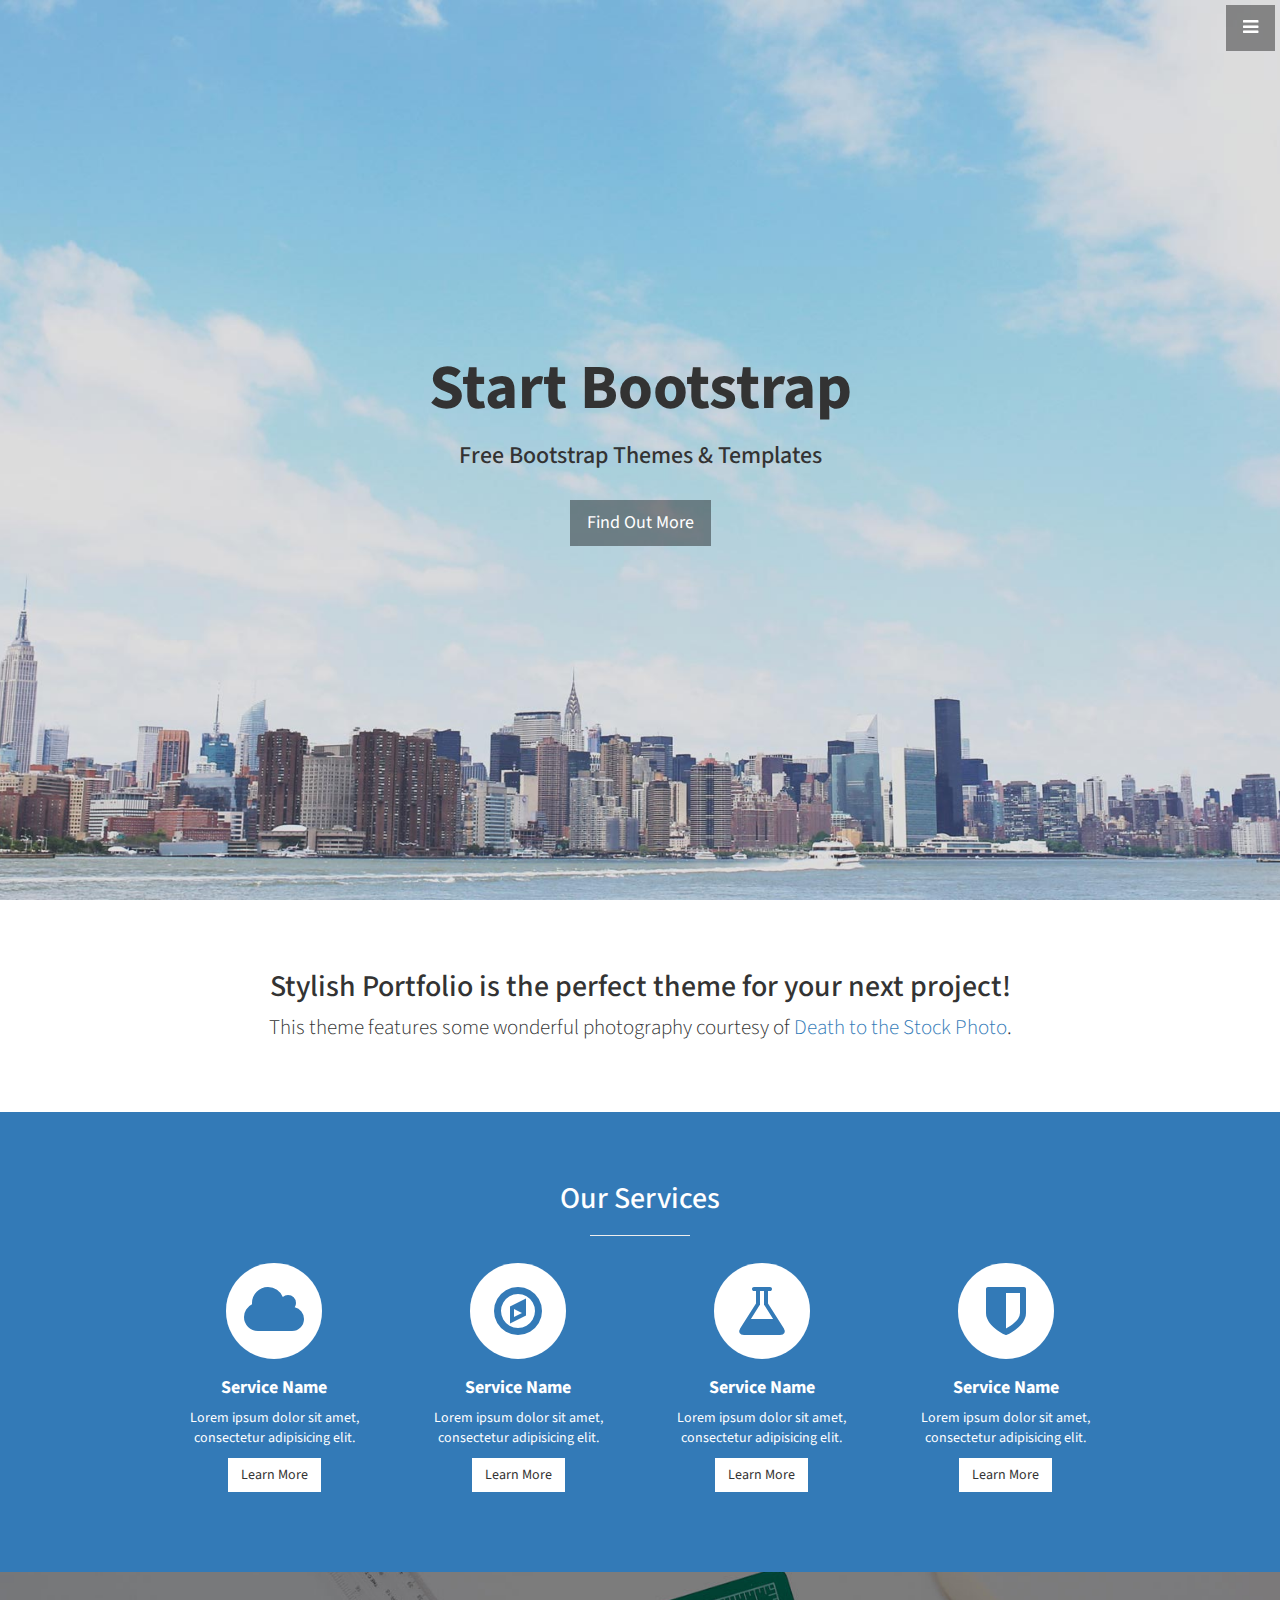
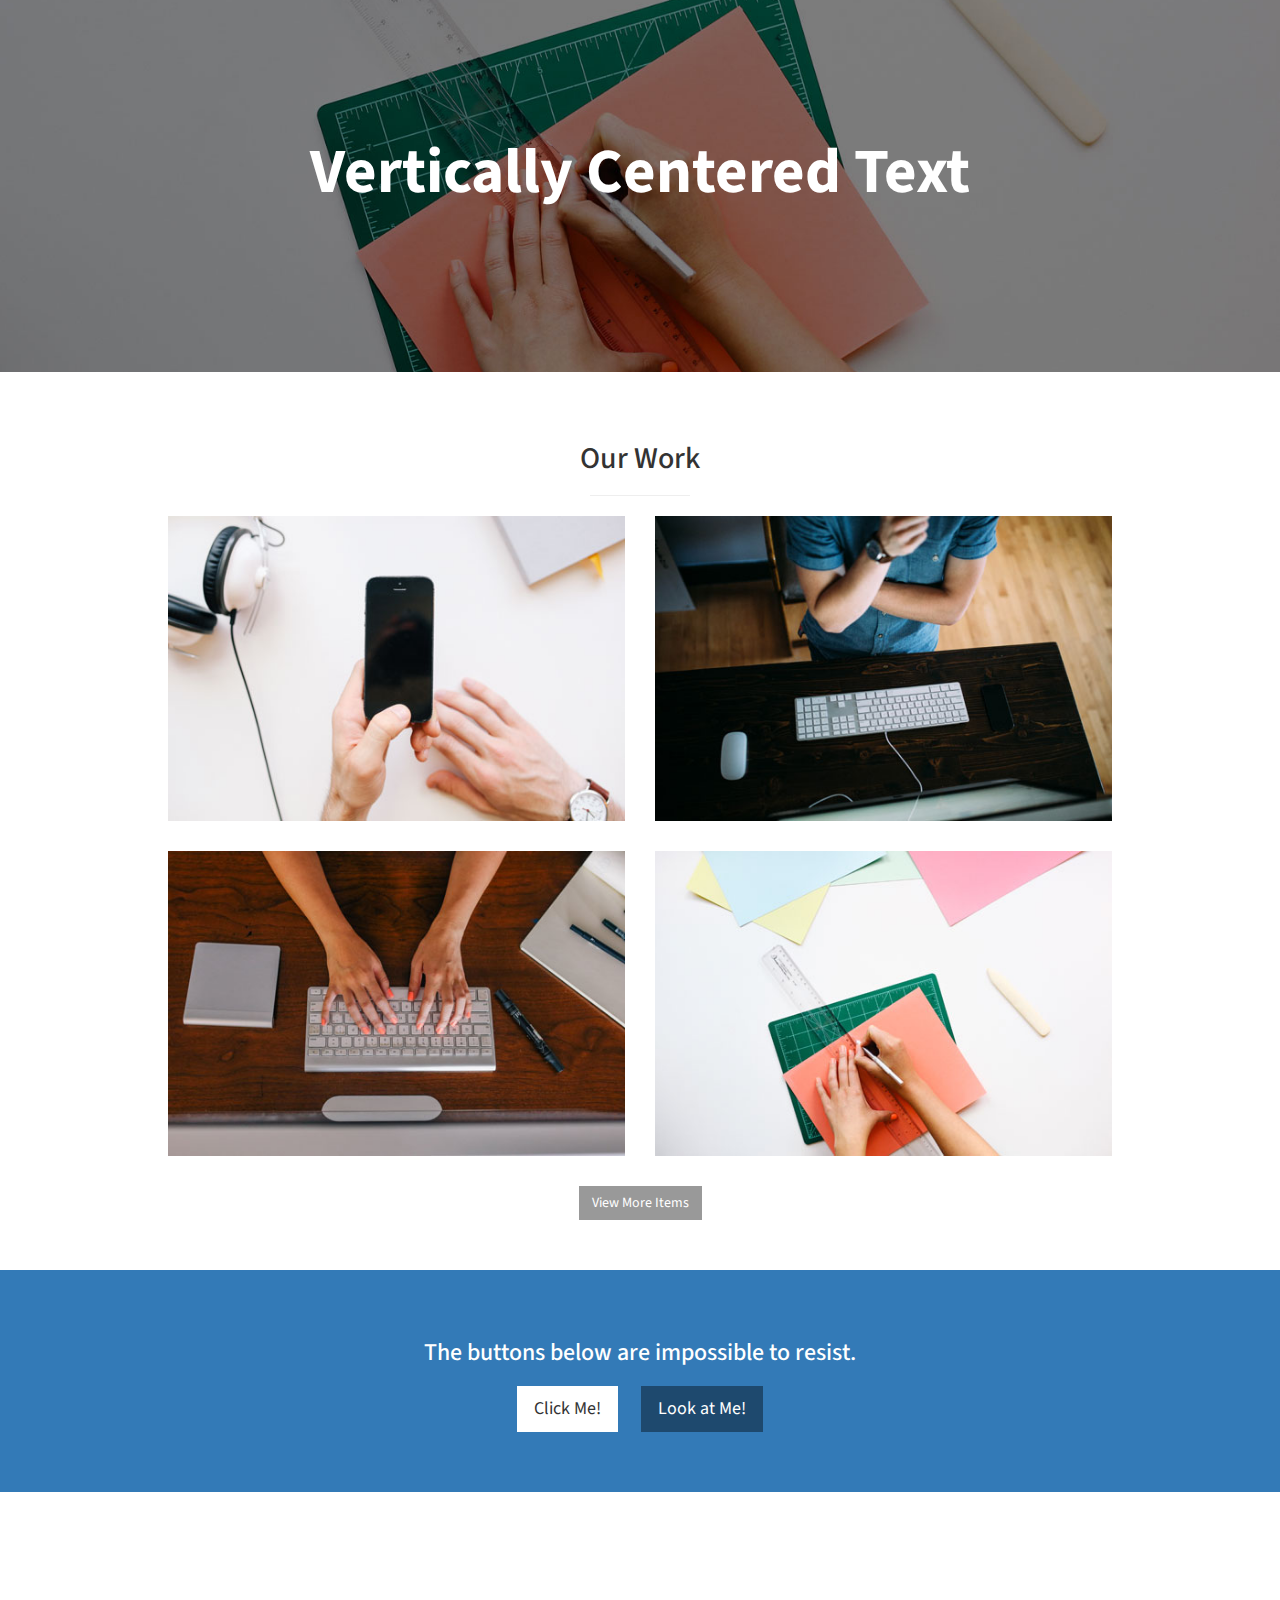
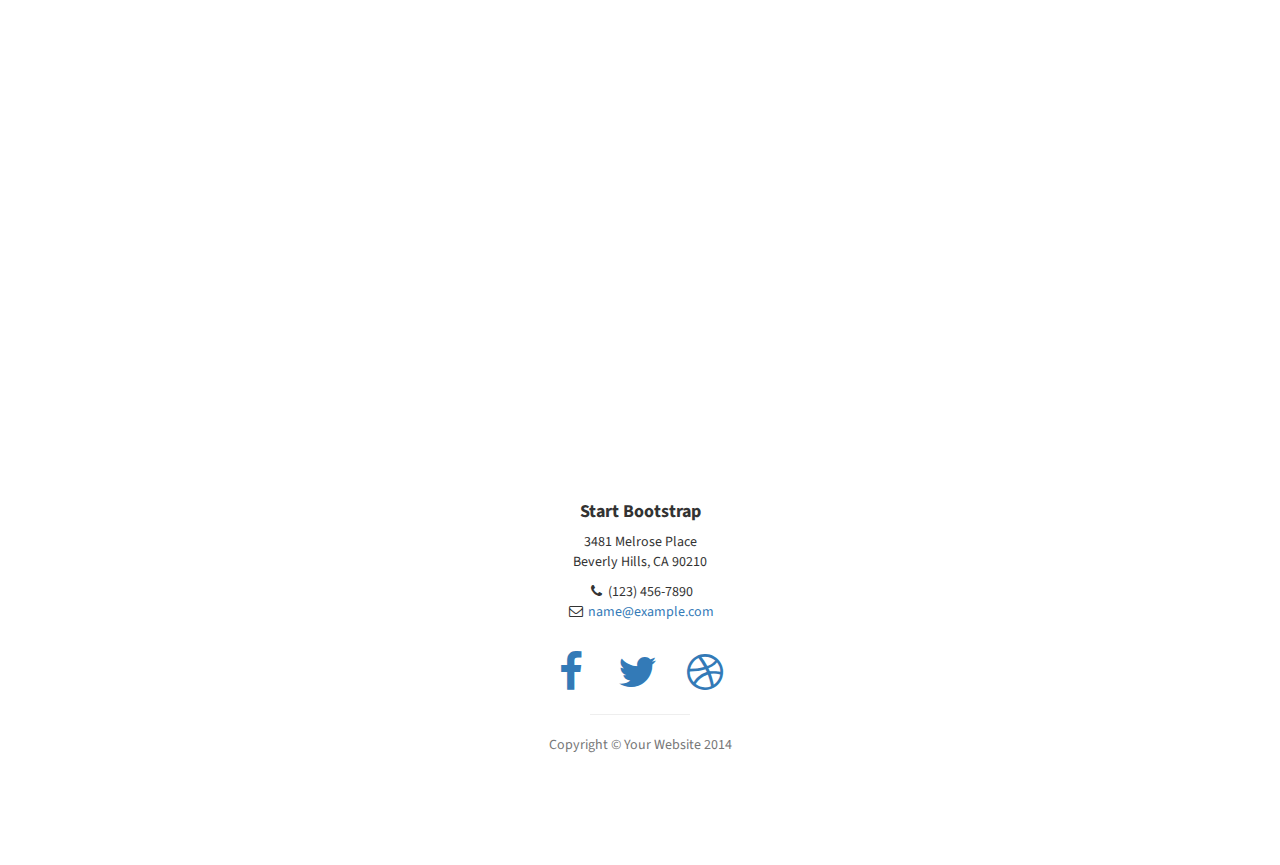
==== index.html @ 3c299d8e "Initial commit with template" ====
<!DOCTYPE html>
<html lang="en">

<head>

    <meta charset="utf-8">
    <meta http-equiv="X-UA-Compatible" content="IE=edge">
    <meta name="viewport" content="width=device-width, initial-scale=1">
    <meta name="description" content="">
    <meta name="author" content="">

    <title>Stylish Portfolio - Start Bootstrap Theme</title>

    <!-- Bootstrap Core CSS -->
    <link href="template/css/bootstrap.min.css" rel="stylesheet">

    <!-- Custom CSS -->
    <link href="template/css/stylish-portfolio.css" rel="stylesheet">

    <!-- Custom Fonts -->
    <link href="template/font-awesome/css/font-awesome.min.css" rel="stylesheet" type="text/css">
    <link href="http://fonts.googleapis.com/css?family=Source+Sans+Pro:300,400,700,300italic,400italic,700italic" rel="stylesheet" type="text/css">

    <!-- HTML5 Shim and Respond.js IE8 support of HTML5 elements and media queries -->
    <!-- WARNING: Respond.js doesn't work if you view the page via file:// -->
    <!--[if lt IE 9]>
        <script src="https://oss.maxcdn.com/libs/html5shiv/3.7.0/html5shiv.js"></script>
        <script src="https://oss.maxcdn.com/libs/respond.js/1.4.2/respond.min.js"></script>
    <![endif]-->

</head>

<body>

    <!-- Navigation -->
    <a id="menu-toggle" href="#" class="btn btn-dark btn-lg toggle"><i class="fa fa-bars"></i></a>
    <nav id="sidebar-wrapper">
        <ul class="sidebar-nav">
            <a id="menu-close" href="#" class="btn btn-light btn-lg pull-right toggle"><i class="fa fa-times"></i></a>
            <li class="sidebar-brand">
                <a href="#top"  onclick = $("#menu-close").click(); >Start Bootstrap</a>
            </li>
            <li>
                <a href="#top" onclick = $("#menu-close").click(); >Home</a>
            </li>
            <li>
                <a href="#about" onclick = $("#menu-close").click(); >About</a>
            </li>
            <li>
                <a href="#services" onclick = $("#menu-close").click(); >Services</a>
            </li>
            <li>
                <a href="#portfolio" onclick = $("#menu-close").click(); >Portfolio</a>
            </li>
            <li>
                <a href="#contact" onclick = $("#menu-close").click(); >Contact</a>
            </li>
        </ul>
    </nav>

    <!-- Header -->
    <header id="top" class="header">
        <div class="text-vertical-center">
            <h1>Start Bootstrap</h1>
            <h3>Free Bootstrap Themes &amp; Templates</h3>
            <br>
            <a href="#about" class="btn btn-dark btn-lg">Find Out More</a>
        </div>
    </header>

    <!-- About -->
    <section id="about" class="about">
        <div class="container">
            <div class="row">
                <div class="col-lg-12 text-center">
                    <h2>Stylish Portfolio is the perfect theme for your next project!</h2>
                    <p class="lead">This theme features some wonderful photography courtesy of <a target="_blank" href="http://join.deathtothestockphoto.com/">Death to the Stock Photo</a>.</p>
                </div>
            </div>
            <!-- /.row -->
        </div>
        <!-- /.container -->
    </section>

    <!-- Services -->
    <!-- The circle icons use Font Awesome's stacked icon classes. For more information, visit http://fontawesome.io/examples/ -->
    <section id="services" class="services bg-primary">
        <div class="container">
            <div class="row text-center">
                <div class="col-lg-10 col-lg-offset-1">
                    <h2>Our Services</h2>
                    <hr class="small">
                    <div class="row">
                        <div class="col-md-3 col-sm-6">
                            <div class="service-item">
                                <span class="fa-stack fa-4x">
                                <i class="fa fa-circle fa-stack-2x"></i>
                                <i class="fa fa-cloud fa-stack-1x text-primary"></i>
                            </span>
                                <h4>
                                    <strong>Service Name</strong>
                                </h4>
                                <p>Lorem ipsum dolor sit amet, consectetur adipisicing elit.</p>
                                <a href="#" class="btn btn-light">Learn More</a>
                            </div>
                        </div>
                        <div class="col-md-3 col-sm-6">
                            <div class="service-item">
                                <span class="fa-stack fa-4x">
                                <i class="fa fa-circle fa-stack-2x"></i>
                                <i class="fa fa-compass fa-stack-1x text-primary"></i>
                            </span>
                                <h4>
                                    <strong>Service Name</strong>
                                </h4>
                                <p>Lorem ipsum dolor sit amet, consectetur adipisicing elit.</p>
                                <a href="#" class="btn btn-light">Learn More</a>
                            </div>
                        </div>
                        <div class="col-md-3 col-sm-6">
                            <div class="service-item">
                                <span class="fa-stack fa-4x">
                                <i class="fa fa-circle fa-stack-2x"></i>
                                <i class="fa fa-flask fa-stack-1x text-primary"></i>
                            </span>
                                <h4>
                                    <strong>Service Name</strong>
                                </h4>
                                <p>Lorem ipsum dolor sit amet, consectetur adipisicing elit.</p>
                                <a href="#" class="btn btn-light">Learn More</a>
                            </div>
                        </div>
                        <div class="col-md-3 col-sm-6">
                            <div class="service-item">
                                <span class="fa-stack fa-4x">
                                <i class="fa fa-circle fa-stack-2x"></i>
                                <i class="fa fa-shield fa-stack-1x text-primary"></i>
                            </span>
                                <h4>
                                    <strong>Service Name</strong>
                                </h4>
                                <p>Lorem ipsum dolor sit amet, consectetur adipisicing elit.</p>
                                <a href="#" class="btn btn-light">Learn More</a>
                            </div>
                        </div>
                    </div>
                    <!-- /.row (nested) -->
                </div>
                <!-- /.col-lg-10 -->
            </div>
            <!-- /.row -->
        </div>
        <!-- /.container -->
    </section>

    <!-- Callout -->
    <aside class="callout">
        <div class="text-vertical-center">
            <h1>Vertically Centered Text</h1>
        </div>
    </aside>

    <!-- Portfolio -->
    <section id="portfolio" class="portfolio">
        <div class="container">
            <div class="row">
                <div class="col-lg-10 col-lg-offset-1 text-center">
                    <h2>Our Work</h2>
                    <hr class="small">
                    <div class="row">
                        <div class="col-md-6">
                            <div class="portfolio-item">
                                <a href="#">
                                    <img class="img-portfolio img-responsive" src="template/img/portfolio-1.jpg">
                                </a>
                            </div>
                        </div>
                        <div class="col-md-6">
                            <div class="portfolio-item">
                                <a href="#">
                                    <img class="img-portfolio img-responsive" src="template/img/portfolio-2.jpg">
                                </a>
                            </div>
                        </div>
                        <div class="col-md-6">
                            <div class="portfolio-item">
                                <a href="#">
                                    <img class="img-portfolio img-responsive" src="template/img/portfolio-3.jpg">
                                </a>
                            </div>
                        </div>
                        <div class="col-md-6">
                            <div class="portfolio-item">
                                <a href="#">
                                    <img class="img-portfolio img-responsive" src="template/img/portfolio-4.jpg">
                                </a>
                            </div>
                        </div>
                    </div>
                    <!-- /.row (nested) -->
                    <a href="#" class="btn btn-dark">View More Items</a>
                </div>
                <!-- /.col-lg-10 -->
            </div>
            <!-- /.row -->
        </div>
        <!-- /.container -->
    </section>

    <!-- Call to Action -->
    <aside class="call-to-action bg-primary">
        <div class="container">
            <div class="row">
                <div class="col-lg-12 text-center">
                    <h3>The buttons below are impossible to resist.</h3>
                    <a href="#" class="btn btn-lg btn-light">Click Me!</a>
                    <a href="#" class="btn btn-lg btn-dark">Look at Me!</a>
                </div>
            </div>
        </div>
    </aside>

    <!-- Map -->
    <section id="contact" class="map">
        <iframe width="100%" height="100%" frameborder="0" scrolling="no" marginheight="0" marginwidth="0" src="https://maps.google.com/maps?f=q&amp;source=s_q&amp;hl=en&amp;geocode=&amp;q=Twitter,+Inc.,+Market+Street,+San+Francisco,+CA&amp;aq=0&amp;oq=twitter&amp;sll=28.659344,-81.187888&amp;sspn=0.128789,0.264187&amp;ie=UTF8&amp;hq=Twitter,+Inc.,+Market+Street,+San+Francisco,+CA&amp;t=m&amp;z=15&amp;iwloc=A&amp;output=embed"></iframe>
        <br />
        <small>
            <a href="https://maps.google.com/maps?f=q&amp;source=embed&amp;hl=en&amp;geocode=&amp;q=Twitter,+Inc.,+Market+Street,+San+Francisco,+CA&amp;aq=0&amp;oq=twitter&amp;sll=28.659344,-81.187888&amp;sspn=0.128789,0.264187&amp;ie=UTF8&amp;hq=Twitter,+Inc.,+Market+Street,+San+Francisco,+CA&amp;t=m&amp;z=15&amp;iwloc=A"></a>
        </small>
        </iframe>
    </section>

    <!-- Footer -->
    <footer>
        <div class="container">
            <div class="row">
                <div class="col-lg-10 col-lg-offset-1 text-center">
                    <h4><strong>Start Bootstrap</strong>
                    </h4>
                    <p>3481 Melrose Place<br>Beverly Hills, CA 90210</p>
                    <ul class="list-unstyled">
                        <li><i class="fa fa-phone fa-fw"></i> (123) 456-7890</li>
                        <li><i class="fa fa-envelope-o fa-fw"></i>  <a href="mailto:name@example.com">name@example.com</a>
                        </li>
                    </ul>
                    <br>
                    <ul class="list-inline">
                        <li>
                            <a href="#"><i class="fa fa-facebook fa-fw fa-3x"></i></a>
                        </li>
                        <li>
                            <a href="#"><i class="fa fa-twitter fa-fw fa-3x"></i></a>
                        </li>
                        <li>
                            <a href="#"><i class="fa fa-dribbble fa-fw fa-3x"></i></a>
                        </li>
                    </ul>
                    <hr class="small">
                    <p class="text-muted">Copyright &copy; Your Website 2014</p>
                </div>
            </div>
        </div>
    </footer>

    <!-- jQuery -->
    <script src="template/js/jquery.js"></script>

    <!-- Bootstrap Core JavaScript -->
    <script src="template/js/bootstrap.min.js"></script>

    <!-- Custom Theme JavaScript -->
    <script>
    // Closes the sidebar menu
    $("#menu-close").click(function(e) {
        e.preventDefault();
        $("#sidebar-wrapper").toggleClass("active");
    });

    // Opens the sidebar menu
    $("#menu-toggle").click(function(e) {
        e.preventDefault();
        $("#sidebar-wrapper").toggleClass("active");
    });

    // Scrolls to the selected menu item on the page
    $(function() {
        $('a[href*=#]:not([href=#])').click(function() {
            if (location.pathname.replace(/^\//, '') == this.pathname.replace(/^\//, '') || location.hostname == this.hostname) {

                var target = $(this.hash);
                target = target.length ? target : $('[name=' + this.hash.slice(1) + ']');
                if (target.length) {
                    $('html,body').animate({
                        scrollTop: target.offset().top
                    }, 1000);
                    return false;
                }
            }
        });
    });
    </script>

</body>

</html>
---- template/css/stylish-portfolio.css ----
/*!
 * Start Bootstrap - Stylish Portfolio Bootstrap Theme (http://startbootstrap.com)
 * Code licensed under the Apache License v2.0.
 * For details, see http://www.apache.org/licenses/LICENSE-2.0.
 */

/* Global Styles */

html,
body {
    width: 100%;
    height: 100%;
}

body {
    font-family: "Source Sans Pro","Helvetica Neue",Helvetica,Arial,sans-serif;
}

.text-vertical-center {
    display: table-cell;
    text-align: center;
    vertical-align: middle;
}

.text-vertical-center h1 {
    margin: 0;
    padding: 0;
    font-size: 4.5em;
    font-weight: 700;
}

/* Custom Button Styles */

.btn-dark {
    border-radius: 0;
    color: #fff;
    background-color: rgba(0,0,0,0.4);
}

.btn-dark:hover,
.btn-dark:focus,
.btn-dark:active {
    color: #fff;
    background-color: rgba(0,0,0,0.7);
}

.btn-light {
    border-radius: 0;
    color: #333;
    background-color: rgb(255,255,255);
}

.btn-light:hover,
.btn-light:focus,
.btn-light:active {
    color: #333;
    background-color: rgba(255,255,255,0.8);
}

/* Custom Horizontal Rule */

hr.small {
    max-width: 100px;
}

/* Side Menu */

#sidebar-wrapper {
    z-index: 1000;
    position: fixed;
    right: 0;
    width: 250px;
    height: 100%;
    margin-right: -250px;
    overflow-y: auto;
    background: #222;
    -webkit-transition: all 0.4s ease 0s;
    -moz-transition: all 0.4s ease 0s;
    -ms-transition: all 0.4s ease 0s;
    -o-transition: all 0.4s ease 0s;
    transition: all 0.4s ease 0s;
}

.sidebar-nav {
    position: absolute;
    top: 0;
    width: 250px;
    margin: 0;
    padding: 0;
    list-style: none;
}

.sidebar-nav li {
    text-indent: 20px;
    line-height: 40px;
}

.sidebar-nav li a {
    display: block;
    text-decoration: none;
    color: #999;
}

.sidebar-nav li a:hover {
    text-decoration: none;
    color: #fff;
    background: rgba(255,255,255,0.2);
}

.sidebar-nav li a:active,
.sidebar-nav li a:focus {
    text-decoration: none;
}

.sidebar-nav > .sidebar-brand {
    height: 55px;
    font-size: 18px;
    line-height: 55px;
}

.sidebar-nav > .sidebar-brand a {
    color: #999;
}

.sidebar-nav > .sidebar-brand a:hover {
    color: #fff;
    background: none;
}

#menu-toggle {
    z-index: 1;
    position: fixed;
    top: 0;
    right: 0;
}

#sidebar-wrapper.active {
    right: 250px;
    width: 250px;
    -webkit-transition: all 0.4s ease 0s;
    -moz-transition: all 0.4s ease 0s;
    -ms-transition: all 0.4s ease 0s;
    -o-transition: all 0.4s ease 0s;
    transition: all 0.4s ease 0s;
}

.toggle {
    margin: 5px 5px 0 0;
}

/* Header */

.header {
    display: table;
    position: relative;
    width: 100%;
    height: 100%;
    background: url(../img/bg.jpg) no-repeat center center scroll;
    -webkit-background-size: cover;
    -moz-background-size: cover;
    background-size: cover;
    -o-background-size: cover;
}

/* About */

.about {
    padding: 50px 0;
}

/* Services */

.services {
    padding: 50px 0;
}

.service-item {
    margin-bottom: 30px;
}

/* Callout */

.callout {
    display: table;
    width: 100%;
    height: 400px;
    color: #fff;
    background: url(../img/callout.jpg) no-repeat center center scroll;
    -webkit-background-size: cover;
    -moz-background-size: cover;
    background-size: cover;
    -o-background-size: cover;
}

/* Portfolio */

.portfolio {
    padding: 50px 0;
}

.portfolio-item {
    margin-bottom: 30px;
}

.img-portfolio {
    margin: 0 auto;
}

.img-portfolio:hover {
    opacity: 0.8;
}

/* Call to Action */

.call-to-action {
    padding: 50px 0;
}

.call-to-action .btn {
    margin: 10px;
}

/* Map */

.map {
    height: 500px;
}

@media(max-width:768px) {
    .map {
        height: 75%;
    }
}

/* Footer */

footer {
    padding: 100px 0;
}
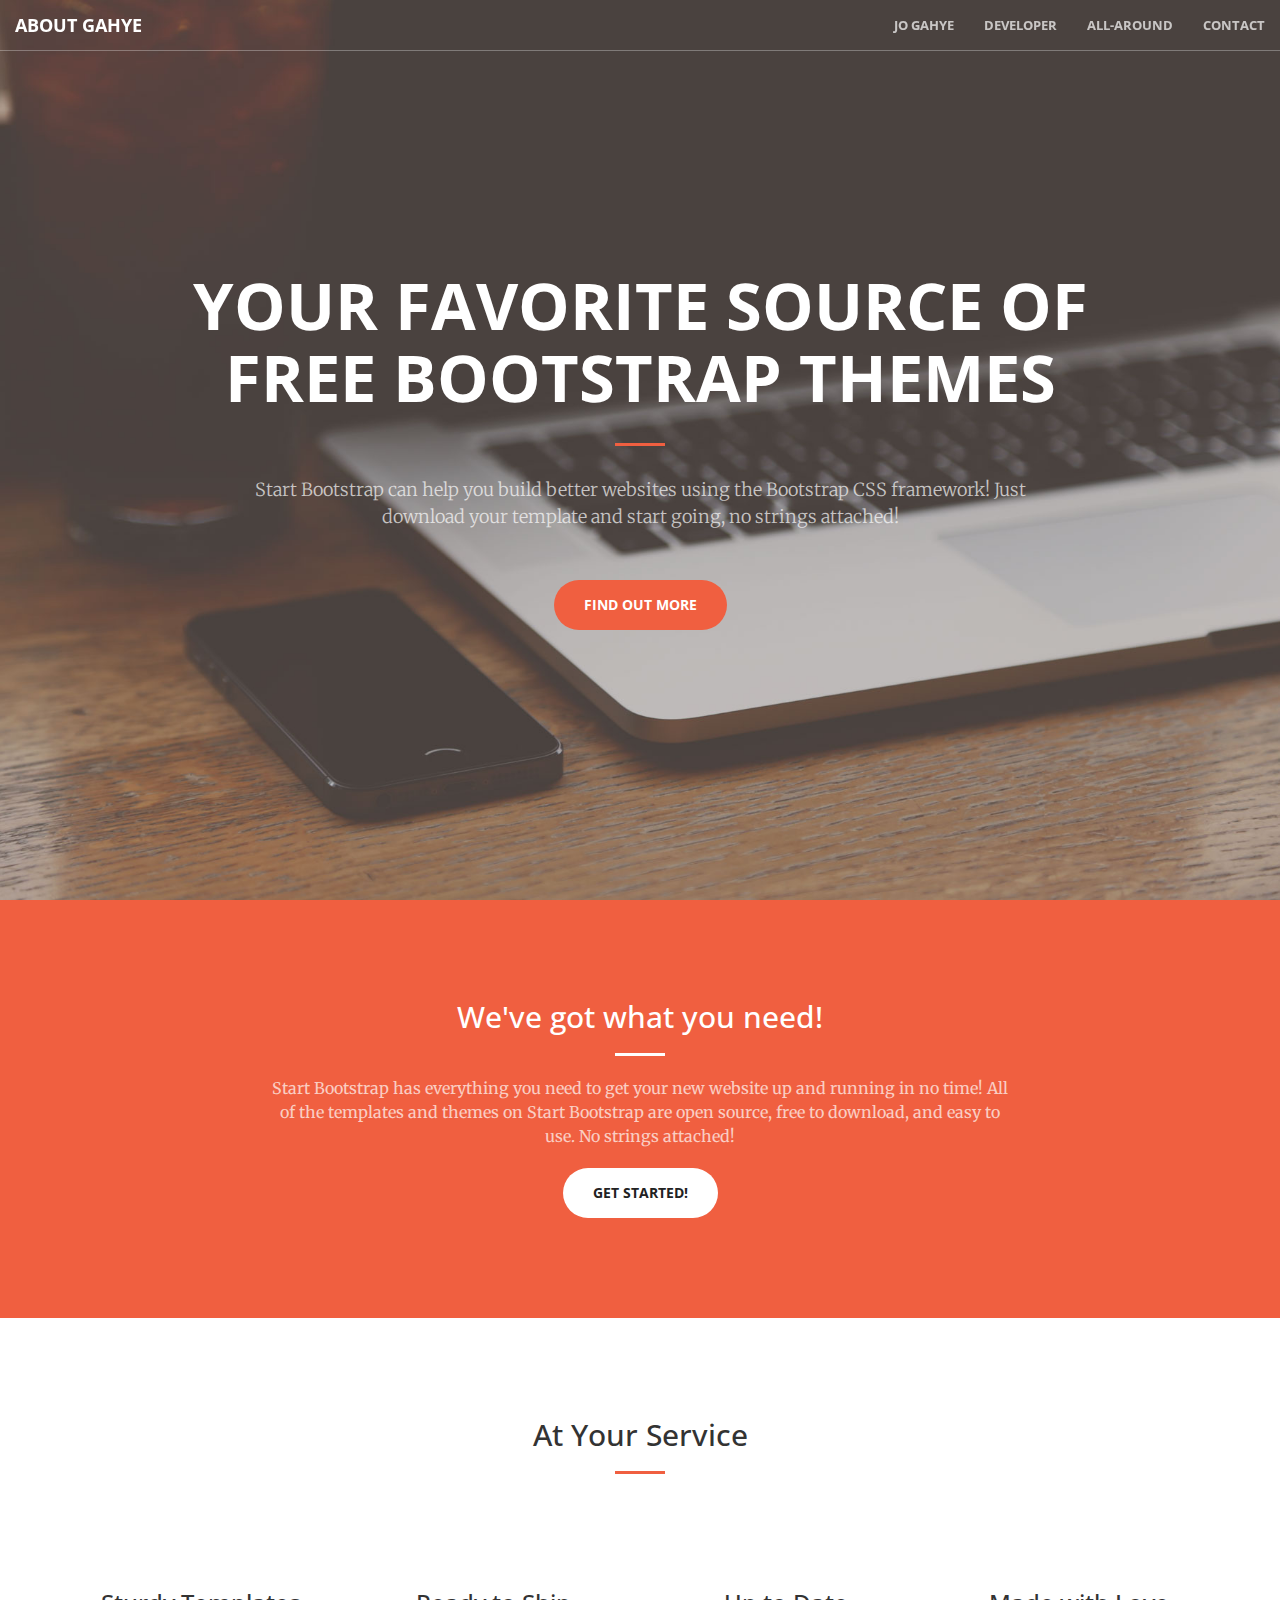
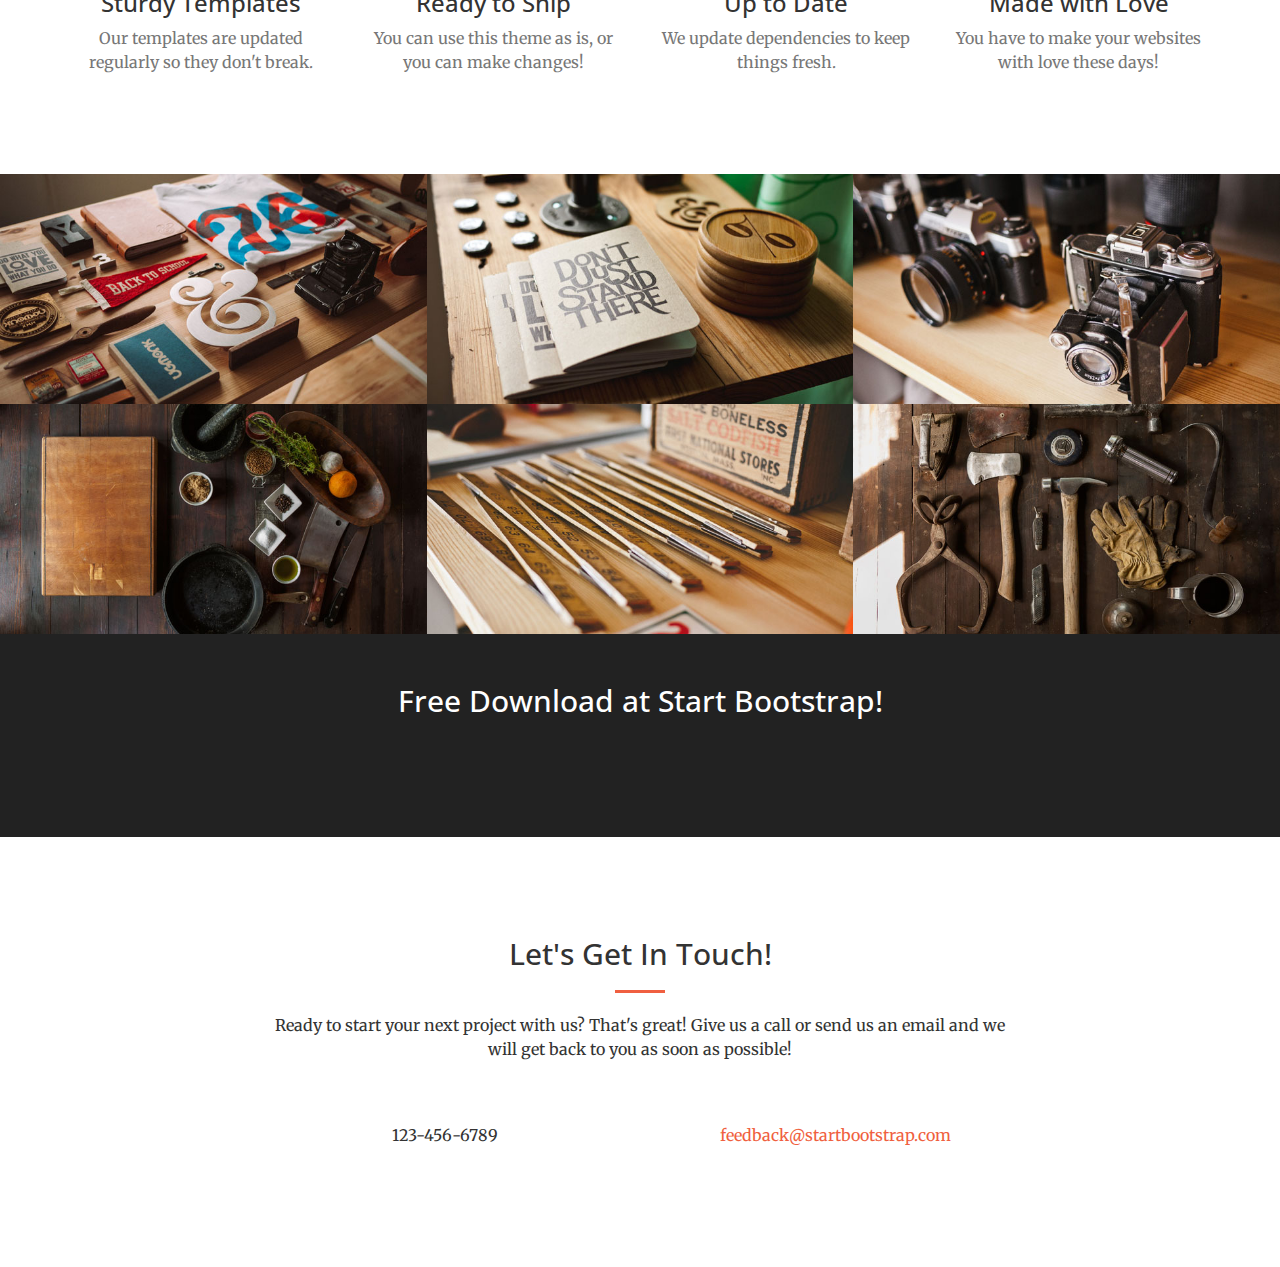
==== commit e6aad7f4: "Initial commit2 - change layout to one-page" ====
--- a/index.html
+++ b/index.html
@@ -9,17 +9,21 @@
     <meta name="description" content="">
     <meta name="author" content="">
 
-    <title>Stylish Portfolio - Start Bootstrap Theme</title>
+    <title>GAHYE JO</title>
 
     <!-- Bootstrap Core CSS -->
-    <link href="template/css/bootstrap.min.css" rel="stylesheet">
+    <link rel="stylesheet" href="template/css/bootstrap.min.css" type="text/css">
+
+    <!-- Custom Fonts -->
+    <link href='http://fonts.googleapis.com/css?family=Open+Sans:300italic,400italic,600italic,700italic,800italic,400,300,600,700,800' rel='stylesheet' type='text/css'>
+    <link href='http://fonts.googleapis.com/css?family=Merriweather:400,300,300italic,400italic,700,700italic,900,900italic' rel='stylesheet' type='text/css'>
+    <link rel="stylesheet" href="template/font-awesome/css/font-awesome.min.css" type="text/css">
+
+    <!-- Plugin CSS -->
+    <link rel="stylesheet" href="template/css/animate.min.css" type="text/css">
 
     <!-- Custom CSS -->
-    <link href="template/css/stylish-portfolio.css" rel="stylesheet">
-
-    <!-- Custom Fonts -->
-    <link href="template/font-awesome/css/font-awesome.min.css" rel="stylesheet" type="text/css">
-    <link href="http://fonts.googleapis.com/css?family=Source+Sans+Pro:300,400,700,300italic,400italic,700italic" rel="stylesheet" type="text/css">
+    <link rel="stylesheet" href="template/css/creative.css" type="text/css">
 
     <!-- HTML5 Shim and Respond.js IE8 support of HTML5 elements and media queries -->
     <!-- WARNING: Respond.js doesn't work if you view the page via file:// -->
@@ -30,237 +34,235 @@
 
 </head>
 
-<body>
-
-    <!-- Navigation -->
-    <a id="menu-toggle" href="#" class="btn btn-dark btn-lg toggle"><i class="fa fa-bars"></i></a>
-    <nav id="sidebar-wrapper">
-        <ul class="sidebar-nav">
-            <a id="menu-close" href="#" class="btn btn-light btn-lg pull-right toggle"><i class="fa fa-times"></i></a>
-            <li class="sidebar-brand">
-                <a href="#top"  onclick = $("#menu-close").click(); >Start Bootstrap</a>
-            </li>
-            <li>
-                <a href="#top" onclick = $("#menu-close").click(); >Home</a>
-            </li>
-            <li>
-                <a href="#about" onclick = $("#menu-close").click(); >About</a>
-            </li>
-            <li>
-                <a href="#services" onclick = $("#menu-close").click(); >Services</a>
-            </li>
-            <li>
-                <a href="#portfolio" onclick = $("#menu-close").click(); >Portfolio</a>
-            </li>
-            <li>
-                <a href="#contact" onclick = $("#menu-close").click(); >Contact</a>
-            </li>
-        </ul>
+<body id="page-top">
+
+    <nav id="mainNav" class="navbar navbar-default navbar-fixed-top">
+        <div class="container-fluid">
+            <!-- Brand and toggle get grouped for better mobile display -->
+            <div class="navbar-header">
+                <button type="button" class="navbar-toggle collapsed" data-toggle="collapse" data-target="#bs-example-navbar-collapse-1">
+                    <span class="sr-only">Toggle navigation</span>
+                    <span class="icon-bar"></span>
+                    <span class="icon-bar"></span>
+                    <span class="icon-bar"></span>
+                </button>
+                <a class="navbar-brand page-scroll" href="#page-top">ABOUT GAHYE </a>
+            </div>
+
+            <!-- Collect the nav links, forms, and other content for toggling -->
+            <div class="collapse navbar-collapse" id="bs-example-navbar-collapse-1">
+                <ul class="nav navbar-nav navbar-right">
+                    <li>
+                        <a class="page-scroll" href="#about">Jo Gahye</a>
+                    </li>
+                    <li>
+                        <a class="page-scroll" href="#services">Developer</a>
+                    </li>
+                    <li>
+                        <a class="page-scroll" href="#portfolio">All-around</a>
+                    </li>
+                    <li>
+                        <a class="page-scroll" href="#contact">Contact</a>
+                    </li>
+                </ul>
+            </div>
+            <!-- /.navbar-collapse -->
+        </div>
+        <!-- /.container-fluid -->
     </nav>
 
-    <!-- Header -->
-    <header id="top" class="header">
-        <div class="text-vertical-center">
-            <h1>Start Bootstrap</h1>
-            <h3>Free Bootstrap Themes &amp; Templates</h3>
-            <br>
-            <a href="#about" class="btn btn-dark btn-lg">Find Out More</a>
+    <header>
+        <div class="header-content">
+            <div class="header-content-inner">
+                <h1>Your Favorite Source of Free Bootstrap Themes</h1>
+                <hr>
+                <p>Start Bootstrap can help you build better websites using the Bootstrap CSS framework! Just download your template and start going, no strings attached!</p>
+                <a href="#about" class="btn btn-primary btn-xl page-scroll">Find Out More</a>
+            </div>
         </div>
     </header>
 
-    <!-- About -->
-    <section id="about" class="about">
+    <section class="bg-primary" id="about">
+        <div class="container">
+            <div class="row">
+                <div class="col-lg-8 col-lg-offset-2 text-center">
+                    <h2 class="section-heading">We've got what you need!</h2>
+                    <hr class="light">
+                    <p class="text-faded">Start Bootstrap has everything you need to get your new website up and running in no time! All of the templates and themes on Start Bootstrap are open source, free to download, and easy to use. No strings attached!</p>
+                    <a href="#" class="btn btn-default btn-xl">Get Started!</a>
+                </div>
+            </div>
+        </div>
+    </section>
+
+    <section id="services">
         <div class="container">
             <div class="row">
                 <div class="col-lg-12 text-center">
-                    <h2>Stylish Portfolio is the perfect theme for your next project!</h2>
-                    <p class="lead">This theme features some wonderful photography courtesy of <a target="_blank" href="http://join.deathtothestockphoto.com/">Death to the Stock Photo</a>.</p>
-                </div>
-            </div>
-            <!-- /.row -->
-        </div>
-        <!-- /.container -->
-    </section>
-
-    <!-- Services -->
-    <!-- The circle icons use Font Awesome's stacked icon classes. For more information, visit http://fontawesome.io/examples/ -->
-    <section id="services" class="services bg-primary">
-        <div class="container">
-            <div class="row text-center">
-                <div class="col-lg-10 col-lg-offset-1">
-                    <h2>Our Services</h2>
-                    <hr class="small">
-                    <div class="row">
-                        <div class="col-md-3 col-sm-6">
-                            <div class="service-item">
-                                <span class="fa-stack fa-4x">
-                                <i class="fa fa-circle fa-stack-2x"></i>
-                                <i class="fa fa-cloud fa-stack-1x text-primary"></i>
-                            </span>
-                                <h4>
-                                    <strong>Service Name</strong>
-                                </h4>
-                                <p>Lorem ipsum dolor sit amet, consectetur adipisicing elit.</p>
-                                <a href="#" class="btn btn-light">Learn More</a>
-                            </div>
-                        </div>
-                        <div class="col-md-3 col-sm-6">
-                            <div class="service-item">
-                                <span class="fa-stack fa-4x">
-                                <i class="fa fa-circle fa-stack-2x"></i>
-                                <i class="fa fa-compass fa-stack-1x text-primary"></i>
-                            </span>
-                                <h4>
-                                    <strong>Service Name</strong>
-                                </h4>
-                                <p>Lorem ipsum dolor sit amet, consectetur adipisicing elit.</p>
-                                <a href="#" class="btn btn-light">Learn More</a>
-                            </div>
-                        </div>
-                        <div class="col-md-3 col-sm-6">
-                            <div class="service-item">
-                                <span class="fa-stack fa-4x">
-                                <i class="fa fa-circle fa-stack-2x"></i>
-                                <i class="fa fa-flask fa-stack-1x text-primary"></i>
-                            </span>
-                                <h4>
-                                    <strong>Service Name</strong>
-                                </h4>
-                                <p>Lorem ipsum dolor sit amet, consectetur adipisicing elit.</p>
-                                <a href="#" class="btn btn-light">Learn More</a>
-                            </div>
-                        </div>
-                        <div class="col-md-3 col-sm-6">
-                            <div class="service-item">
-                                <span class="fa-stack fa-4x">
-                                <i class="fa fa-circle fa-stack-2x"></i>
-                                <i class="fa fa-shield fa-stack-1x text-primary"></i>
-                            </span>
-                                <h4>
-                                    <strong>Service Name</strong>
-                                </h4>
-                                <p>Lorem ipsum dolor sit amet, consectetur adipisicing elit.</p>
-                                <a href="#" class="btn btn-light">Learn More</a>
-                            </div>
-                        </div>
-                    </div>
-                    <!-- /.row (nested) -->
-                </div>
-                <!-- /.col-lg-10 -->
-            </div>
-            <!-- /.row -->
-        </div>
-        <!-- /.container -->
-    </section>
-
-    <!-- Callout -->
-    <aside class="callout">
-        <div class="text-vertical-center">
-            <h1>Vertically Centered Text</h1>
+                    <h2 class="section-heading">At Your Service</h2>
+                    <hr class="primary">
+                </div>
+            </div>
+        </div>
+        <div class="container">
+            <div class="row">
+                <div class="col-lg-3 col-md-6 text-center">
+                    <div class="service-box">
+                        <i class="fa fa-4x fa-diamond wow bounceIn text-primary"></i>
+                        <h3>Sturdy Templates</h3>
+                        <p class="text-muted">Our templates are updated regularly so they don't break.</p>
+                    </div>
+                </div>
+                <div class="col-lg-3 col-md-6 text-center">
+                    <div class="service-box">
+                        <i class="fa fa-4x fa-paper-plane wow bounceIn text-primary" data-wow-delay=".1s"></i>
+                        <h3>Ready to Ship</h3>
+                        <p class="text-muted">You can use this theme as is, or you can make changes!</p>
+                    </div>
+                </div>
+                <div class="col-lg-3 col-md-6 text-center">
+                    <div class="service-box">
+                        <i class="fa fa-4x fa-newspaper-o wow bounceIn text-primary" data-wow-delay=".2s"></i>
+                        <h3>Up to Date</h3>
+                        <p class="text-muted">We update dependencies to keep things fresh.</p>
+                    </div>
+                </div>
+                <div class="col-lg-3 col-md-6 text-center">
+                    <div class="service-box">
+                        <i class="fa fa-4x fa-heart wow bounceIn text-primary" data-wow-delay=".3s"></i>
+                        <h3>Made with Love</h3>
+                        <p class="text-muted">You have to make your websites with love these days!</p>
+                    </div>
+                </div>
+            </div>
+        </div>
+    </section>
+
+    <section class="no-padding" id="portfolio">
+        <div class="container-fluid">
+            <div class="row no-gutter">
+                <div class="col-lg-4 col-sm-6">
+                    <a href="#" class="portfolio-box">
+                        <img src="template/img/portfolio/1.jpg" class="img-responsive" alt="">
+                        <div class="portfolio-box-caption">
+                            <div class="portfolio-box-caption-content">
+                                <div class="project-category text-faded">
+                                    Category
+                                </div>
+                                <div class="project-name">
+                                    Project Name
+                                </div>
+                            </div>
+                        </div>
+                    </a>
+                </div>
+                <div class="col-lg-4 col-sm-6">
+                    <a href="#" class="portfolio-box">
+                        <img src="template/img/portfolio/2.jpg" class="img-responsive" alt="">
+                        <div class="portfolio-box-caption">
+                            <div class="portfolio-box-caption-content">
+                                <div class="project-category text-faded">
+                                    Category
+                                </div>
+                                <div class="project-name">
+                                    Project Name
+                                </div>
+                            </div>
+                        </div>
+                    </a>
+                </div>
+                <div class="col-lg-4 col-sm-6">
+                    <a href="#" class="portfolio-box">
+                        <img src="template/img/portfolio/3.jpg" class="img-responsive" alt="">
+                        <div class="portfolio-box-caption">
+                            <div class="portfolio-box-caption-content">
+                                <div class="project-category text-faded">
+                                    Category
+                                </div>
+                                <div class="project-name">
+                                    Project Name
+                                </div>
+                            </div>
+                        </div>
+                    </a>
+                </div>
+                <div class="col-lg-4 col-sm-6">
+                    <a href="#" class="portfolio-box">
+                        <img src="template/img/portfolio/4.jpg" class="img-responsive" alt="">
+                        <div class="portfolio-box-caption">
+                            <div class="portfolio-box-caption-content">
+                                <div class="project-category text-faded">
+                                    Category
+                                </div>
+                                <div class="project-name">
+                                    Project Name
+                                </div>
+                            </div>
+                        </div>
+                    </a>
+                </div>
+                <div class="col-lg-4 col-sm-6">
+                    <a href="#" class="portfolio-box">
+                        <img src="template/img/portfolio/5.jpg" class="img-responsive" alt="">
+                        <div class="portfolio-box-caption">
+                            <div class="portfolio-box-caption-content">
+                                <div class="project-category text-faded">
+                                    Category
+                                </div>
+                                <div class="project-name">
+                                    Project Name
+                                </div>
+                            </div>
+                        </div>
+                    </a>
+                </div>
+                <div class="col-lg-4 col-sm-6">
+                    <a href="#" class="portfolio-box">
+                        <img src="template/img/portfolio/6.jpg" class="img-responsive" alt="">
+                        <div class="portfolio-box-caption">
+                            <div class="portfolio-box-caption-content">
+                                <div class="project-category text-faded">
+                                    Category
+                                </div>
+                                <div class="project-name">
+                                    Project Name
+                                </div>
+                            </div>
+                        </div>
+                    </a>
+                </div>
+            </div>
+        </div>
+    </section>
+
+    <aside class="bg-dark">
+        <div class="container text-center">
+            <div class="call-to-action">
+                <h2>Free Download at Start Bootstrap!</h2>
+                <a href="#" class="btn btn-default btn-xl wow tada">Download Now!</a>
+            </div>
         </div>
     </aside>
 
-    <!-- Portfolio -->
-    <section id="portfolio" class="portfolio">
-        <div class="container">
-            <div class="row">
-                <div class="col-lg-10 col-lg-offset-1 text-center">
-                    <h2>Our Work</h2>
-                    <hr class="small">
-                    <div class="row">
-                        <div class="col-md-6">
-                            <div class="portfolio-item">
-                                <a href="#">
-                                    <img class="img-portfolio img-responsive" src="template/img/portfolio-1.jpg">
-                                </a>
-                            </div>
-                        </div>
-                        <div class="col-md-6">
-                            <div class="portfolio-item">
-                                <a href="#">
-                                    <img class="img-portfolio img-responsive" src="template/img/portfolio-2.jpg">
-                                </a>
-                            </div>
-                        </div>
-                        <div class="col-md-6">
-                            <div class="portfolio-item">
-                                <a href="#">
-                                    <img class="img-portfolio img-responsive" src="template/img/portfolio-3.jpg">
-                                </a>
-                            </div>
-                        </div>
-                        <div class="col-md-6">
-                            <div class="portfolio-item">
-                                <a href="#">
-                                    <img class="img-portfolio img-responsive" src="template/img/portfolio-4.jpg">
-                                </a>
-                            </div>
-                        </div>
-                    </div>
-                    <!-- /.row (nested) -->
-                    <a href="#" class="btn btn-dark">View More Items</a>
-                </div>
-                <!-- /.col-lg-10 -->
-            </div>
-            <!-- /.row -->
-        </div>
-        <!-- /.container -->
-    </section>
-
-    <!-- Call to Action -->
-    <aside class="call-to-action bg-primary">
-        <div class="container">
-            <div class="row">
-                <div class="col-lg-12 text-center">
-                    <h3>The buttons below are impossible to resist.</h3>
-                    <a href="#" class="btn btn-lg btn-light">Click Me!</a>
-                    <a href="#" class="btn btn-lg btn-dark">Look at Me!</a>
-                </div>
-            </div>
-        </div>
-    </aside>
-
-    <!-- Map -->
-    <section id="contact" class="map">
-        <iframe width="100%" height="100%" frameborder="0" scrolling="no" marginheight="0" marginwidth="0" src="https://maps.google.com/maps?f=q&amp;source=s_q&amp;hl=en&amp;geocode=&amp;q=Twitter,+Inc.,+Market+Street,+San+Francisco,+CA&amp;aq=0&amp;oq=twitter&amp;sll=28.659344,-81.187888&amp;sspn=0.128789,0.264187&amp;ie=UTF8&amp;hq=Twitter,+Inc.,+Market+Street,+San+Francisco,+CA&amp;t=m&amp;z=15&amp;iwloc=A&amp;output=embed"></iframe>
-        <br />
-        <small>
-            <a href="https://maps.google.com/maps?f=q&amp;source=embed&amp;hl=en&amp;geocode=&amp;q=Twitter,+Inc.,+Market+Street,+San+Francisco,+CA&amp;aq=0&amp;oq=twitter&amp;sll=28.659344,-81.187888&amp;sspn=0.128789,0.264187&amp;ie=UTF8&amp;hq=Twitter,+Inc.,+Market+Street,+San+Francisco,+CA&amp;t=m&amp;z=15&amp;iwloc=A"></a>
-        </small>
-        </iframe>
-    </section>
-
-    <!-- Footer -->
-    <footer>
-        <div class="container">
-            <div class="row">
-                <div class="col-lg-10 col-lg-offset-1 text-center">
-                    <h4><strong>Start Bootstrap</strong>
-                    </h4>
-                    <p>3481 Melrose Place<br>Beverly Hills, CA 90210</p>
-                    <ul class="list-unstyled">
-                        <li><i class="fa fa-phone fa-fw"></i> (123) 456-7890</li>
-                        <li><i class="fa fa-envelope-o fa-fw"></i>  <a href="mailto:name@example.com">name@example.com</a>
-                        </li>
-                    </ul>
-                    <br>
-                    <ul class="list-inline">
-                        <li>
-                            <a href="#"><i class="fa fa-facebook fa-fw fa-3x"></i></a>
-                        </li>
-                        <li>
-                            <a href="#"><i class="fa fa-twitter fa-fw fa-3x"></i></a>
-                        </li>
-                        <li>
-                            <a href="#"><i class="fa fa-dribbble fa-fw fa-3x"></i></a>
-                        </li>
-                    </ul>
-                    <hr class="small">
-                    <p class="text-muted">Copyright &copy; Your Website 2014</p>
-                </div>
-            </div>
-        </div>
-    </footer>
+    <section id="contact">
+        <div class="container">
+            <div class="row">
+                <div class="col-lg-8 col-lg-offset-2 text-center">
+                    <h2 class="section-heading">Let's Get In Touch!</h2>
+                    <hr class="primary">
+                    <p>Ready to start your next project with us? That's great! Give us a call or send us an email and we will get back to you as soon as possible!</p>
+                </div>
+                <div class="col-lg-4 col-lg-offset-2 text-center">
+                    <i class="fa fa-phone fa-3x wow bounceIn"></i>
+                    <p>123-456-6789</p>
+                </div>
+                <div class="col-lg-4 text-center">
+                    <i class="fa fa-envelope-o fa-3x wow bounceIn" data-wow-delay=".1s"></i>
+                    <p><a href="mailto:your-email@your-domain.com">feedback@startbootstrap.com</a></p>
+                </div>
+            </div>
+        </div>
+    </section>
 
     <!-- jQuery -->
     <script src="template/js/jquery.js"></script>
@@ -268,37 +270,13 @@
     <!-- Bootstrap Core JavaScript -->
     <script src="template/js/bootstrap.min.js"></script>
 
+    <!-- Plugin JavaScript -->
+    <script src="template/js/jquery.easing.min.js"></script>
+    <script src="template/js/jquery.fittext.js"></script>
+    <script src="template/js/wow.min.js"></script>
+
     <!-- Custom Theme JavaScript -->
-    <script>
-    // Closes the sidebar menu
-    $("#menu-close").click(function(e) {
-        e.preventDefault();
-        $("#sidebar-wrapper").toggleClass("active");
-    });
-
-    // Opens the sidebar menu
-    $("#menu-toggle").click(function(e) {
-        e.preventDefault();
-        $("#sidebar-wrapper").toggleClass("active");
-    });
-
-    // Scrolls to the selected menu item on the page
-    $(function() {
-        $('a[href*=#]:not([href=#])').click(function() {
-            if (location.pathname.replace(/^\//, '') == this.pathname.replace(/^\//, '') || location.hostname == this.hostname) {
-
-                var target = $(this.hash);
-                target = target.length ? target : $('[name=' + this.hash.slice(1) + ']');
-                if (target.length) {
-                    $('html,body').animate({
-                        scrollTop: target.offset().top
-                    }, 1000);
-                    return false;
-                }
-            }
-        });
-    });
-    </script>
+    <script src="template/js/creative.js"></script>
 
 </body>
 
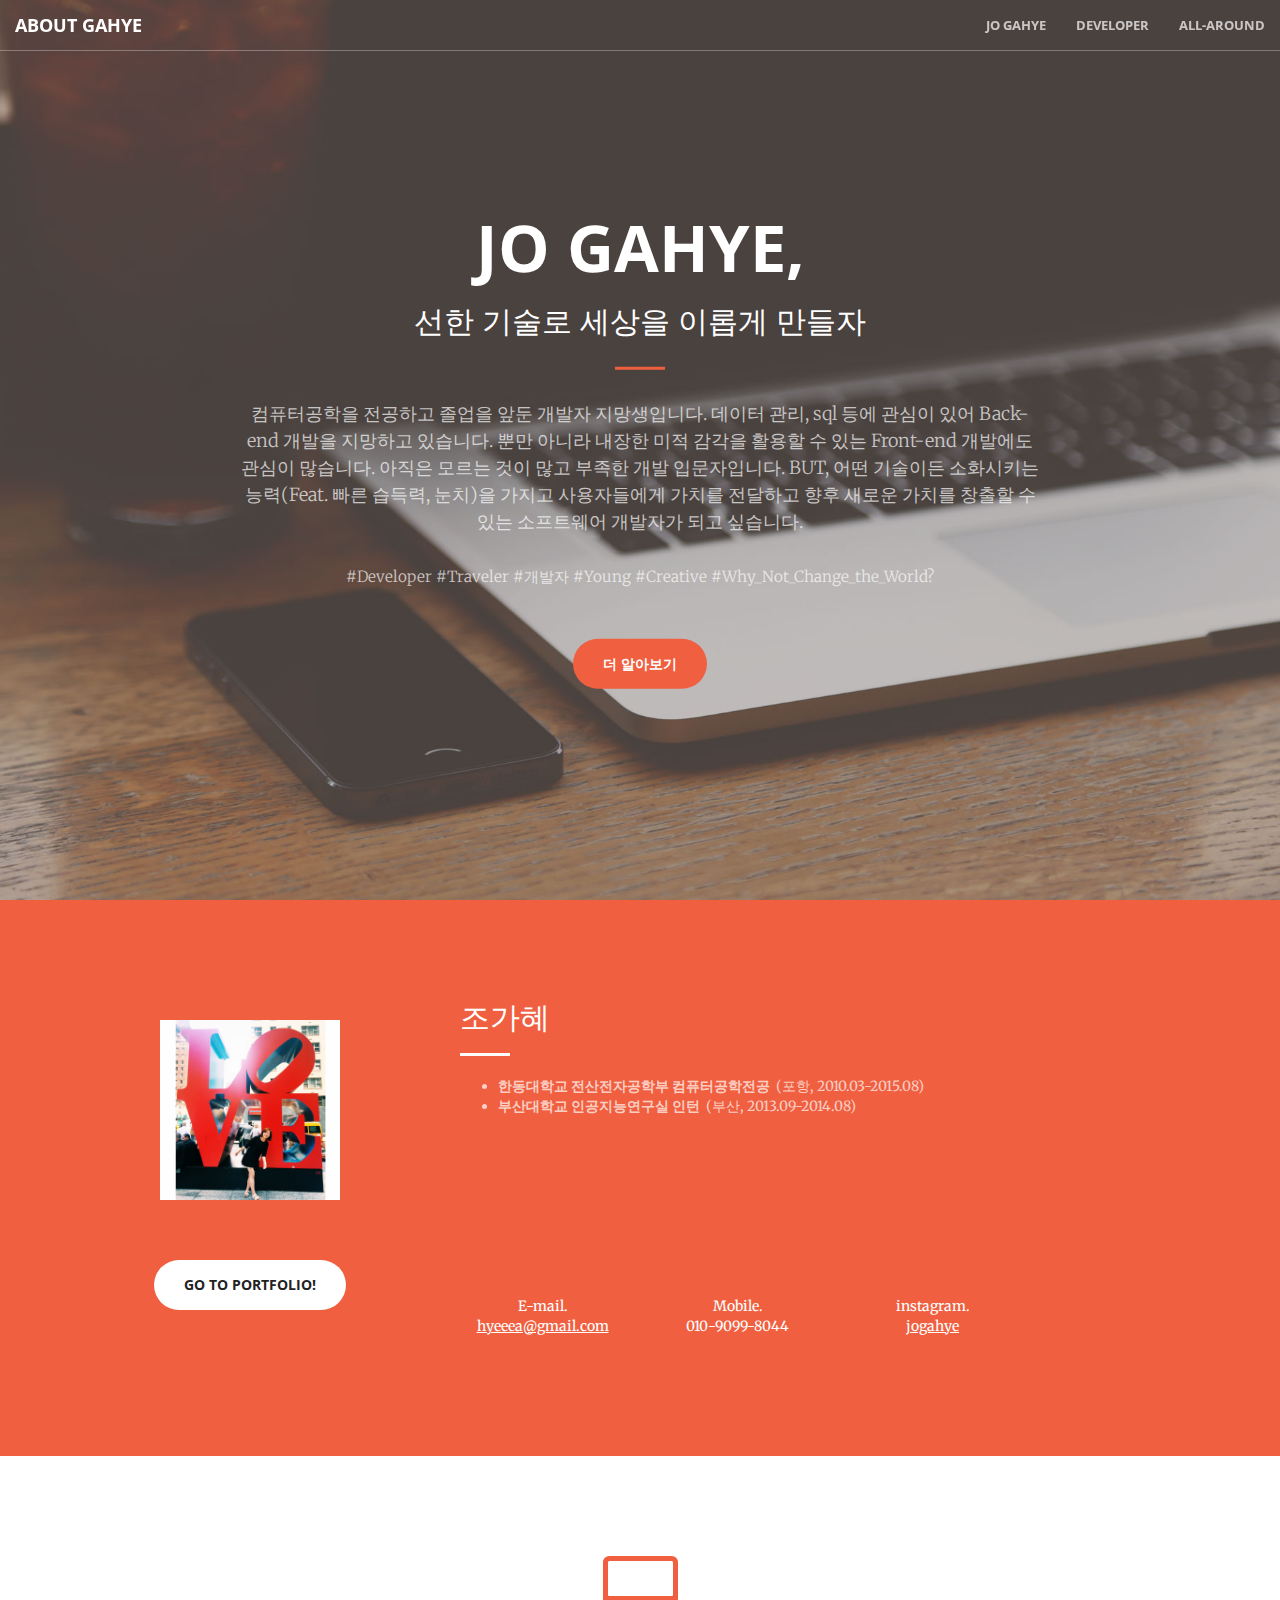
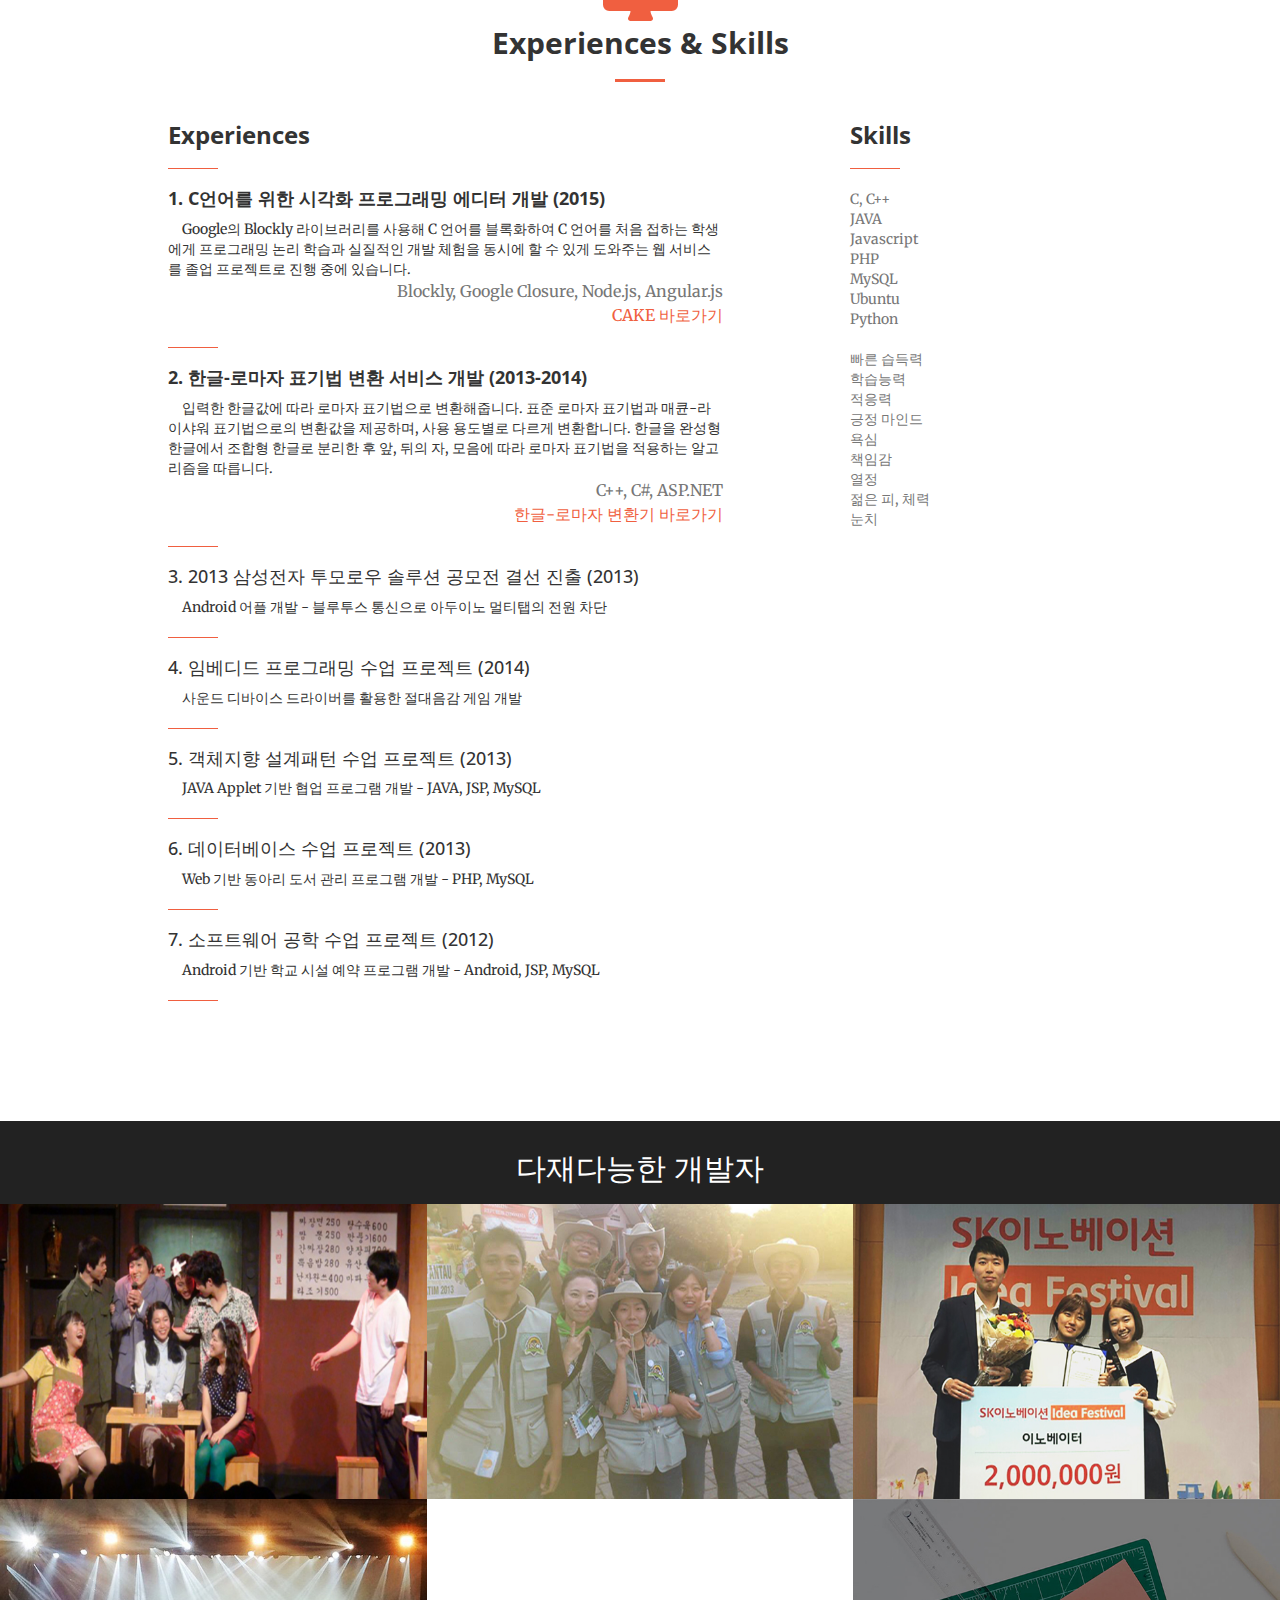
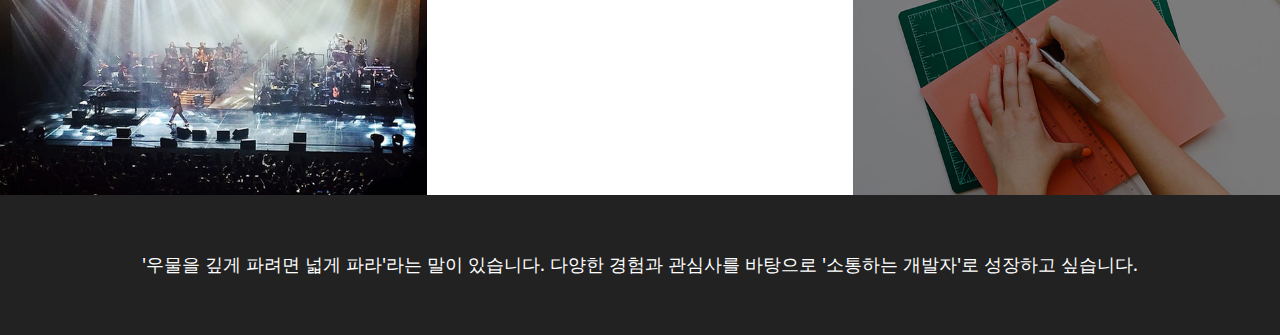
==== commit 7cc54d84: "no message" ====
--- a/index.html
+++ b/index.html
@@ -9,7 +9,7 @@
     <meta name="description" content="">
     <meta name="author" content="">
 
-    <title>GAHYE JO</title>
+    <title>조가혜 | JO GAHYE</title>
 
     <!-- Bootstrap Core CSS -->
     <link rel="stylesheet" href="template/css/bootstrap.min.css" type="text/css">
@@ -56,14 +56,17 @@
                         <a class="page-scroll" href="#about">Jo Gahye</a>
                     </li>
                     <li>
-                        <a class="page-scroll" href="#services">Developer</a>
+                        <a class="page-scroll" href="#portfolio">Developer</a>
                     </li>
                     <li>
-                        <a class="page-scroll" href="#portfolio">All-around</a>
+                        <a class="page-scroll" href="#allaround">All-around</a>
+                    </li>
+                <!--    <li>
+                        <a class="page-scroll" href="#contact">Contact</a>
                     </li>
                     <li>
-                        <a class="page-scroll" href="#contact">Contact</a>
-                    </li>
+                        <a href="./index-en.html">English</a>
+                    </li> -->
                 </ul>
             </div>
             <!-- /.navbar-collapse -->
@@ -74,163 +77,267 @@
     <header>
         <div class="header-content">
             <div class="header-content-inner">
-                <h1>Your Favorite Source of Free Bootstrap Themes</h1>
+                <h1>JO GAHYE,<h1><h2>선한 기술로 세상을 이롭게 만들자</h2>
                 <hr>
-                <p>Start Bootstrap can help you build better websites using the Bootstrap CSS framework! Just download your template and start going, no strings attached!</p>
-                <a href="#about" class="btn btn-primary btn-xl page-scroll">Find Out More</a>
+                <p>
+                    컴퓨터공학을 전공하고 졸업을 앞둔 개발자 지망생입니다. 
+                    데이터 관리, sql 등에 관심이 있어 Back-end 개발을 지망하고 있습니다. 뿐만 아니라 내장한 미적 감각을 활용할 수 있는 Front-end 개발에도 관심이 많습니다. 아직은 모르는 것이 많고 부족한 개발 입문자입니다. BUT, 어떤 기술이든 소화시키는 능력(Feat. 빠른 습득력, 눈치)을 가지고 사용자들에게 가치를 전달하고 향후 새로운 가치를 창출할 수 있는 소프트웨어 개발자가 되고 싶습니다. 
+                    
+                    <br/><br/>
+                    <small>#Developer #Traveler #개발자 #Young #Creative #Why_Not_Change_the_World?</small>
+
+
+                </p>
+                <a href="#about" class="btn btn-primary btn-xl page-scroll">더 알아보기</a>
             </div>
         </div>
     </header>
 
     <section class="bg-primary" id="about">
         <div class="container">
+
             <div class="row">
-                <div class="col-lg-8 col-lg-offset-2 text-center">
-                    <h2 class="section-heading">We've got what you need!</h2>
-                    <hr class="light">
-                    <p class="text-faded">Start Bootstrap has everything you need to get your new website up and running in no time! All of the templates and themes on Start Bootstrap are open source, free to download, and easy to use. No strings attached!</p>
-                    <a href="#" class="btn btn-default btn-xl">Get Started!</a>
-                </div>
-            </div>
-        </div>
+                <div class="col-lg-4 text-center">
+                    <img src="template/img/profile.jpg" style="width:50%; height:50%; margin-top:20px;"/>
+                </div>
+                <div class="col-lg-8 text-left">
+                    <h2 class="section-heading text-left">조가혜</h2>
+                    <hr class="light" align="left">
+                
+                    <p>
+                        <ul class="text-faded" style="padding-left:5%;">
+                            <li><b>한동대학교 전산전자공학부 컴퓨터공학전공</b> &nbsp;(포항, 2010.03-2015.08)
+                            </li>
+                            <li><b>부산대학교 인공지능연구실 인턴</b> &nbsp;(부산, 2013.09-2014.08)
+                            </li>
+                        </ul>
+                    </p>
+                    
+                </div>
+            </div>
+                <br/><br/>
+            <div class="row">
+                    <div class="col-lg-4 text-center">
+                        <br/>
+                        <a href="#portfolio" class="btn btn-default btn-xl page-scroll">Go to Portfolio!</a>
+                    </div>
+            
+                    
+                    <div class="col-lg-2  text-center">
+                        <i class="fa fa-envelope-o fa-4x wow bounceIn" data-wow-delay=".1s"></i>
+                        <address>E-mail.<br/> <a href="mailto:hyeeea@gmail.com" style="color:#fff; text-decoration:underline;">hyeeea@gmail.com</a></address>
+                    </div>
+                    <div class="col-lg-2 text-center">
+                        <i class="fa fa-phone fa-4x wow bounceIn"></i>
+                        <address>Mobile. <br/> 010-9099-8044</address>
+                    </div>
+                    <div class="col-lg-2 text-center">
+                        <i class="fa fa-instagram fa-4x wow bounceIn" data-wow-delay=".1s"></i>
+                        <address>instagram.<br/> <a href="https://instagram.com/jogahye" style="color:#fff; text-decoration:underline;"> jogahye</a></address>
+                    </div>
+                </div>
+            
+            
     </section>
 
-    <section id="services">
+    <section id="portfolio">
         <div class="container">
             <div class="row">
                 <div class="col-lg-12 text-center">
-                    <h2 class="section-heading">At Your Service</h2>
+                    <i class="fa fa-desktop fa-5x text-primary"></i>
+                    <h2 class="section-heading"><b> Experiences & Skills </b> </h2>
                     <hr class="primary">
                 </div>
             </div>
         </div>
         <div class="container">
             <div class="row">
-                <div class="col-lg-3 col-md-6 text-center">
+                <div class="col-lg-6 col-lg-offset-1 text-left">
+                    <h3><b> Experiences </b></h3>
+                    <hr align="left" style="border-width:1px;"/>
+                    <div class="service-box"> 
+                        <h4> <b> 1. C언어를 위한 시각화 프로그래밍 에디터 개발 (2015)</b> </h4>
+                        <div style="text-indent:1em">Google의 Blockly 라이브러리를 사용해 C 언어를 블록화하여 C 언어를 처음 접하는 학생에게 프로그래밍 논리 학습과 실질적인 개발 체험을 동시에 할 수 있게 도와주는 웹 서비스를 졸업 프로젝트로 진행 중에 있습니다. 
+                        <br/>
+                        </div>
+                        <p class="text-muted text-right">
+                        Blockly, Google Closure, Node.js, Angular.js
+                        <br/><a href="http://cake.handong.edu">CAKE 바로가기</a></p>
+
+                    </div>
+                    <hr align="left" style="border-width:1px;"/>
+                    <div class="service-box"> 
+                        <h4> <b> 2. 한글-로마자 표기법 변환 서비스 개발 (2013-2014)</b> </h4>
+                        <div style="text-indent:1em">입력한 한글값에 따라 로마자 표기법으로 변환해줍니다. 표준 로마자 표기법과 매큔-라이샤워 표기법으로의 변환값을 제공하며, 
+                        사용 용도별로 다르게 변환합니다. 한글을 완성형 한글에서 조합형 한글로 분리한 후 앞, 뒤의 자, 모음에 따라 로마자 표기법을 적용하는 알고리즘을 따릅니다. 
+                        <br/>
+                        </div>
+                        <p class="text-muted text-right">C++, C#, ASP.NET
+                        <br/><a href="http://roman.cs.pusan.ac.kr">한글-로마자 변환기 바로가기</a>
+                        </p>
+                    </div>
+                    <hr align="left" style="border-width:1px;"/>
+                    <div class="service-box"> 
+                        <h4>3. 2013 삼성전자 투모로우 솔루션 공모전 결선 진출 (2013)</h4>
+                        <div style="text-indent:1em">Android 어플 개발 - 블루투스 통신으로 아두이노 멀티탭의 전원 차단</div>
+                    </div>
+                    <hr align="left" style="border-width:1px;"/>
                     <div class="service-box">
-                        <i class="fa fa-4x fa-diamond wow bounceIn text-primary"></i>
-                        <h3>Sturdy Templates</h3>
-                        <p class="text-muted">Our templates are updated regularly so they don't break.</p>
-                    </div>
-                </div>
-                <div class="col-lg-3 col-md-6 text-center">
+                        <h4>4. 임베디드 프로그래밍 수업 프로젝트 (2014)</h4>
+                        <div style="text-indent:1em">사운드 디바이스 드라이버를 활용한 절대음감 게임 개발</div>
+                    </div>
+                    <hr align="left" style="border-width:1px;"/>
                     <div class="service-box">
-                        <i class="fa fa-4x fa-paper-plane wow bounceIn text-primary" data-wow-delay=".1s"></i>
-                        <h3>Ready to Ship</h3>
-                        <p class="text-muted">You can use this theme as is, or you can make changes!</p>
-                    </div>
-                </div>
-                <div class="col-lg-3 col-md-6 text-center">
+                        <h4>5. 객체지향 설계패턴 수업 프로젝트 (2013)</h4>
+                        <div style="text-indent:1em">JAVA Applet 기반 협업 프로그램 개발 - JAVA, JSP, MySQL</div>
+                    </div>
+                    <hr align="left" style="border-width:1px;"/>
                     <div class="service-box">
-                        <i class="fa fa-4x fa-newspaper-o wow bounceIn text-primary" data-wow-delay=".2s"></i>
-                        <h3>Up to Date</h3>
-                        <p class="text-muted">We update dependencies to keep things fresh.</p>
-                    </div>
-                </div>
-                <div class="col-lg-3 col-md-6 text-center">
+                        <h4>6. 데이터베이스 수업 프로젝트 (2013)</h4>
+                        <div style="text-indent:1em">Web 기반 동아리 도서 관리 프로그램 개발 - PHP, MySQL</div>
+                    </div>
+                    <hr align="left" style="border-width:1px;"/>
                     <div class="service-box">
-                        <i class="fa fa-4x fa-heart wow bounceIn text-primary" data-wow-delay=".3s"></i>
-                        <h3>Made with Love</h3>
-                        <p class="text-muted">You have to make your websites with love these days!</p>
+                        <h4>7. 소프트웨어 공학 수업 프로젝트 (2012)</h4>
+                        <div style="text-indent:1em">Android 기반 학교 시설 예약 프로그램 개발 - Android, JSP, MySQL</div>
+                    </div>
+                    <hr align="left" style="border-width:1px;"/>
+
+
+                </div>
+                <div class="col-lg-4 col-lg-offset-1 text-left">
+                    <h3><b> Skills </b></h3>
+                    <hr align="left" style="border-width:1px;"/>
+                    <div class="service-box text-muted">
+                        C, C++<br/>
+                        JAVA<br/>
+                        Javascript<br/>
+                        PHP</br/>
+                        MySQL<br/>
+                        Ubuntu<br/>
+                        Python<br/><br/>
+
+                        빠른 습득력<br>
+                        학습능력<br/>
+                        적응력<br/>
+                        긍정 마인드<br/>
+                        욕심<br/>
+                        책임감<br/>
+                        열정<br/>
+                        젊은 피, 체력<br/>
+                        눈치<br/>
+
+
                     </div>
                 </div>
             </div>
         </div>
     </section>
 
-    <section class="no-padding" id="portfolio">
+    <section class="no-padding" id="allaround">
+        <div class="row">
+            <div class="col-lg-12 text-center bg-dark" style="padding:10px">
+                            <h2>다재다능한 개발자</h2>
+
+            </div>
+        </div>
         <div class="container-fluid">
             <div class="row no-gutter">
                 <div class="col-lg-4 col-sm-6">
                     <a href="#" class="portfolio-box">
-                        <img src="template/img/portfolio/1.jpg" class="img-responsive" alt="">
-                        <div class="portfolio-box-caption">
-                            <div class="portfolio-box-caption-content">
-                                <div class="project-category text-faded">
-                                    Category
-                                </div>
-                                <div class="project-name">
-                                    Project Name
-                                </div>
-                            </div>
-                        </div>
-                    </a>
-                </div>
-                <div class="col-lg-4 col-sm-6">
-                    <a href="#" class="portfolio-box">
-                        <img src="template/img/portfolio/2.jpg" class="img-responsive" alt="">
-                        <div class="portfolio-box-caption">
-                            <div class="portfolio-box-caption-content">
-                                <div class="project-category text-faded">
-                                    Category
-                                </div>
-                                <div class="project-name">
-                                    Project Name
-                                </div>
-                            </div>
-                        </div>
-                    </a>
-                </div>
-                <div class="col-lg-4 col-sm-6">
-                    <a href="#" class="portfolio-box">
-                        <img src="template/img/portfolio/3.jpg" class="img-responsive" alt="">
-                        <div class="portfolio-box-caption">
-                            <div class="portfolio-box-caption-content">
-                                <div class="project-category text-faded">
-                                    Category
-                                </div>
-                                <div class="project-name">
-                                    Project Name
-                                </div>
-                            </div>
-                        </div>
-                    </a>
-                </div>
-                <div class="col-lg-4 col-sm-6">
-                    <a href="#" class="portfolio-box">
-                        <img src="template/img/portfolio/4.jpg" class="img-responsive" alt="">
-                        <div class="portfolio-box-caption">
-                            <div class="portfolio-box-caption-content">
-                                <div class="project-category text-faded">
-                                    Category
-                                </div>
-                                <div class="project-name">
-                                    Project Name
-                                </div>
-                            </div>
-                        </div>
-                    </a>
-                </div>
-                <div class="col-lg-4 col-sm-6">
-                    <a href="#" class="portfolio-box">
-                        <img src="template/img/portfolio/5.jpg" class="img-responsive" alt="">
-                        <div class="portfolio-box-caption">
-                            <div class="portfolio-box-caption-content">
-                                <div class="project-category text-faded">
-                                    Category
-                                </div>
-                                <div class="project-name">
-                                    Project Name
-                                </div>
-                            </div>
-                        </div>
-                    </a>
-                </div>
-                <div class="col-lg-4 col-sm-6">
-                    <a href="#" class="portfolio-box">
-                        <img src="template/img/portfolio/6.jpg" class="img-responsive" alt="">
-                        <div class="portfolio-box-caption">
-                            <div class="portfolio-box-caption-content">
-                                <div class="project-category text-faded">
-                                    Category
-                                </div>
-                                <div class="project-name">
-                                    Project Name
-                                </div>
-                            </div>
-                        </div>
-                    </a>
-                </div>
+                        <img src="template/img/allaround/act.jpg" class="img-responsive" alt="" width="650px" height="350px">
+                        <div class="portfolio-box-caption">
+                            <div class="portfolio-box-caption-content">
+                                <div class="project-category text-faded">
+                                    동아리
+                                </div>
+                                <div class="project-name">
+                                    연극: 짬뽕, 아름다운 사인(2011) <br/>
+                                    전산: CRA(전산연구회, 2012~)
+                                </div>
+                            </div>
+                        </div>
+                    </a>
+                </div>
+                <div class="col-lg-4 col-sm-6">
+                    <a href="#" class="portfolio-box">
+                        <img src="template/img/allaround/indonesia.jpg" class="img-responsive" alt="">
+                        <div class="portfolio-box-caption">
+                            <div class="portfolio-box-caption-content">
+                                <div class="project-category text-faded">
+                                    Activity
+                                </div>
+                                <div class="project-name">
+                                    인도네시아 수라바야 공학봉사(2013) <br/>
+                                    해피예스 대학생 봉사단(2010)
+                                </div>
+                            </div>
+                        </div>
+                    </a>
+                </div>
+                <div class="col-lg-4 col-sm-6">
+                    <a href="#" class="portfolio-box">
+                        <img src="template/img/allaround/skinno.jpg" class="img-responsive" alt="">
+                        <div class="portfolio-box-caption">
+                            <div class="portfolio-box-caption-content">
+                                <div class="project-category text-faded">
+                                    공모전
+                                </div>
+                                <div class="project-name">
+                                    SK Innovation Idea Festival(2013) <br/>
+                                    삼성전자 투모로우 솔루션(2013)
+                                </div>
+                            </div>
+                        </div>
+                    </a>
+                </div>
+                <div class="col-lg-4 col-sm-6">
+                    <a href="#" class="portfolio-box">
+                        <img src="template/img/allaround/concert.jpg" class="img-responsive" alt="">
+                        <div class="portfolio-box-caption">
+                            <div class="portfolio-box-caption-content">
+                                <div class="project-category text-faded">
+                                    interest
+                                </div>
+                                <div class="project-name">
+                                    콘서트, 연극, 뮤지컬 등 공연관람과 <br/>
+                                    영화, 스포츠 관람도 좋아합니다.
+                                </div>
+                            </div>
+                        </div>
+                    </a>
+                </div>
+                <div class="col-lg-4 col-sm-6">
+                    <a href="#" class="portfolio-box">
+                        <img src="template/img/allaround/grand.jpg" class="img-responsive" alt="">
+                        <div class="portfolio-box-caption">
+                            <div class="portfolio-box-caption-content">
+                                <div class="project-category text-faded">
+                                    interest
+                                </div>
+                                <div class="project-name">
+                                    다양한 곳에서 다양한 사람을 <br/>만나기를 좋아합니다.
+                                </div>
+                            </div>
+                        </div>
+                    </a>
+                </div>
+                <div class="col-lg-4 col-sm-6">
+                    <a href="#" class="portfolio-box">
+                        <img src="template/img/allaround/study.jpg" class="img-responsive" alt="">
+                        <div class="portfolio-box-caption">
+                            <div class="portfolio-box-caption-content">
+                                <div class="project-category text-faded">
+                                    interest
+                                </div>
+                                <div class="project-name">
+                                    새로운 것을 배우는 데 주저하지 않습니다. 
+                                </div>
+                            </div>
+                        </div>
+                    </a>
+                </div>
+                
             </div>
         </div>
     </section>
@@ -238,31 +345,11 @@
     <aside class="bg-dark">
         <div class="container text-center">
             <div class="call-to-action">
-                <h2>Free Download at Start Bootstrap!</h2>
-                <a href="#" class="btn btn-default btn-xl wow tada">Download Now!</a>
+                <h4>'우물을 깊게 파려면 넓게 파라'라는 말이 있습니다. 다양한 경험과 관심사를 바탕으로 '소통하는 개발자'로 성장하고 싶습니다. </h4>
+                
             </div>
         </div>
     </aside>
-
-    <section id="contact">
-        <div class="container">
-            <div class="row">
-                <div class="col-lg-8 col-lg-offset-2 text-center">
-                    <h2 class="section-heading">Let's Get In Touch!</h2>
-                    <hr class="primary">
-                    <p>Ready to start your next project with us? That's great! Give us a call or send us an email and we will get back to you as soon as possible!</p>
-                </div>
-                <div class="col-lg-4 col-lg-offset-2 text-center">
-                    <i class="fa fa-phone fa-3x wow bounceIn"></i>
-                    <p>123-456-6789</p>
-                </div>
-                <div class="col-lg-4 text-center">
-                    <i class="fa fa-envelope-o fa-3x wow bounceIn" data-wow-delay=".1s"></i>
-                    <p><a href="mailto:your-email@your-domain.com">feedback@startbootstrap.com</a></p>
-                </div>
-            </div>
-        </div>
-    </section>
 
     <!-- jQuery -->
     <script src="template/js/jquery.js"></script>
--- a/template/css/creative.css
+++ b/template/css/creative.css
@@ -244,8 +244,8 @@
 }
 
 .service-box {
-    margin: 50px auto 0;
-    max-width: 400px;
+    margin: 10px auto 0;
+    
 }
 
 @media(min-width:992px) {
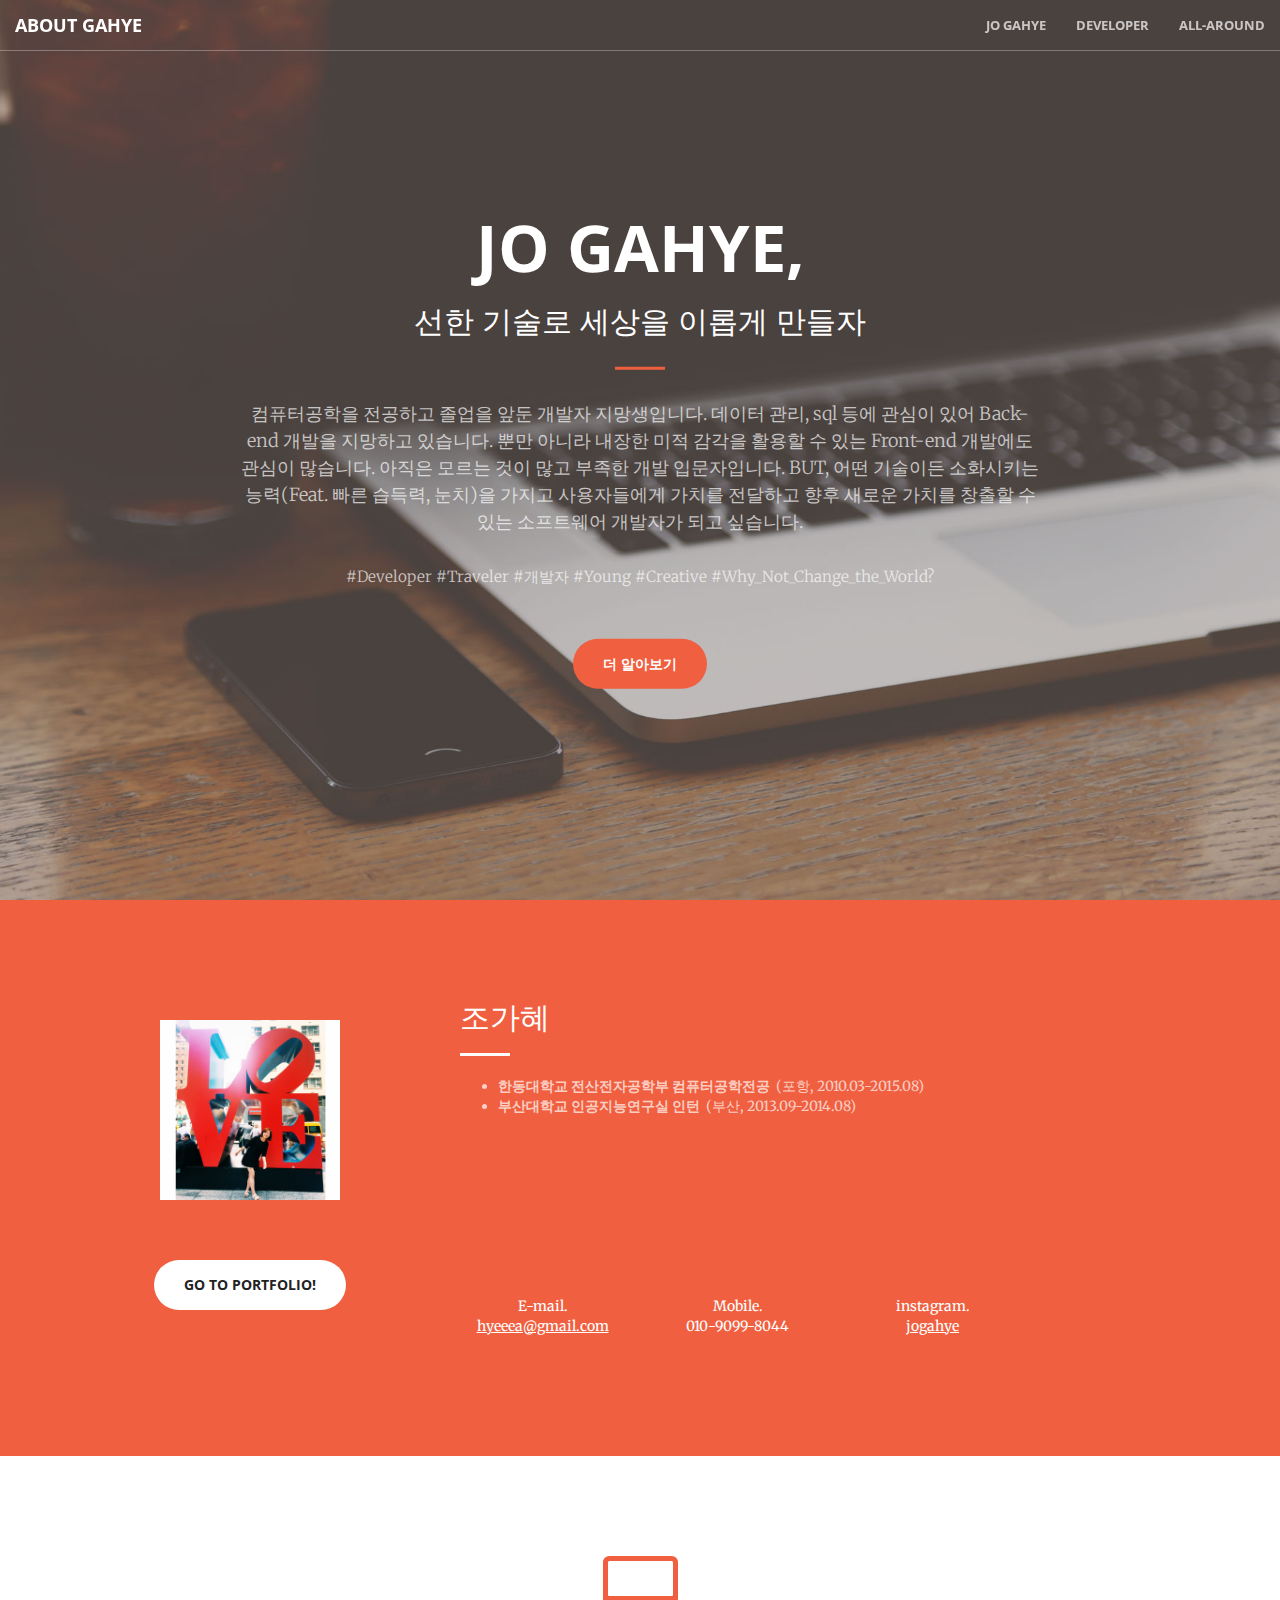
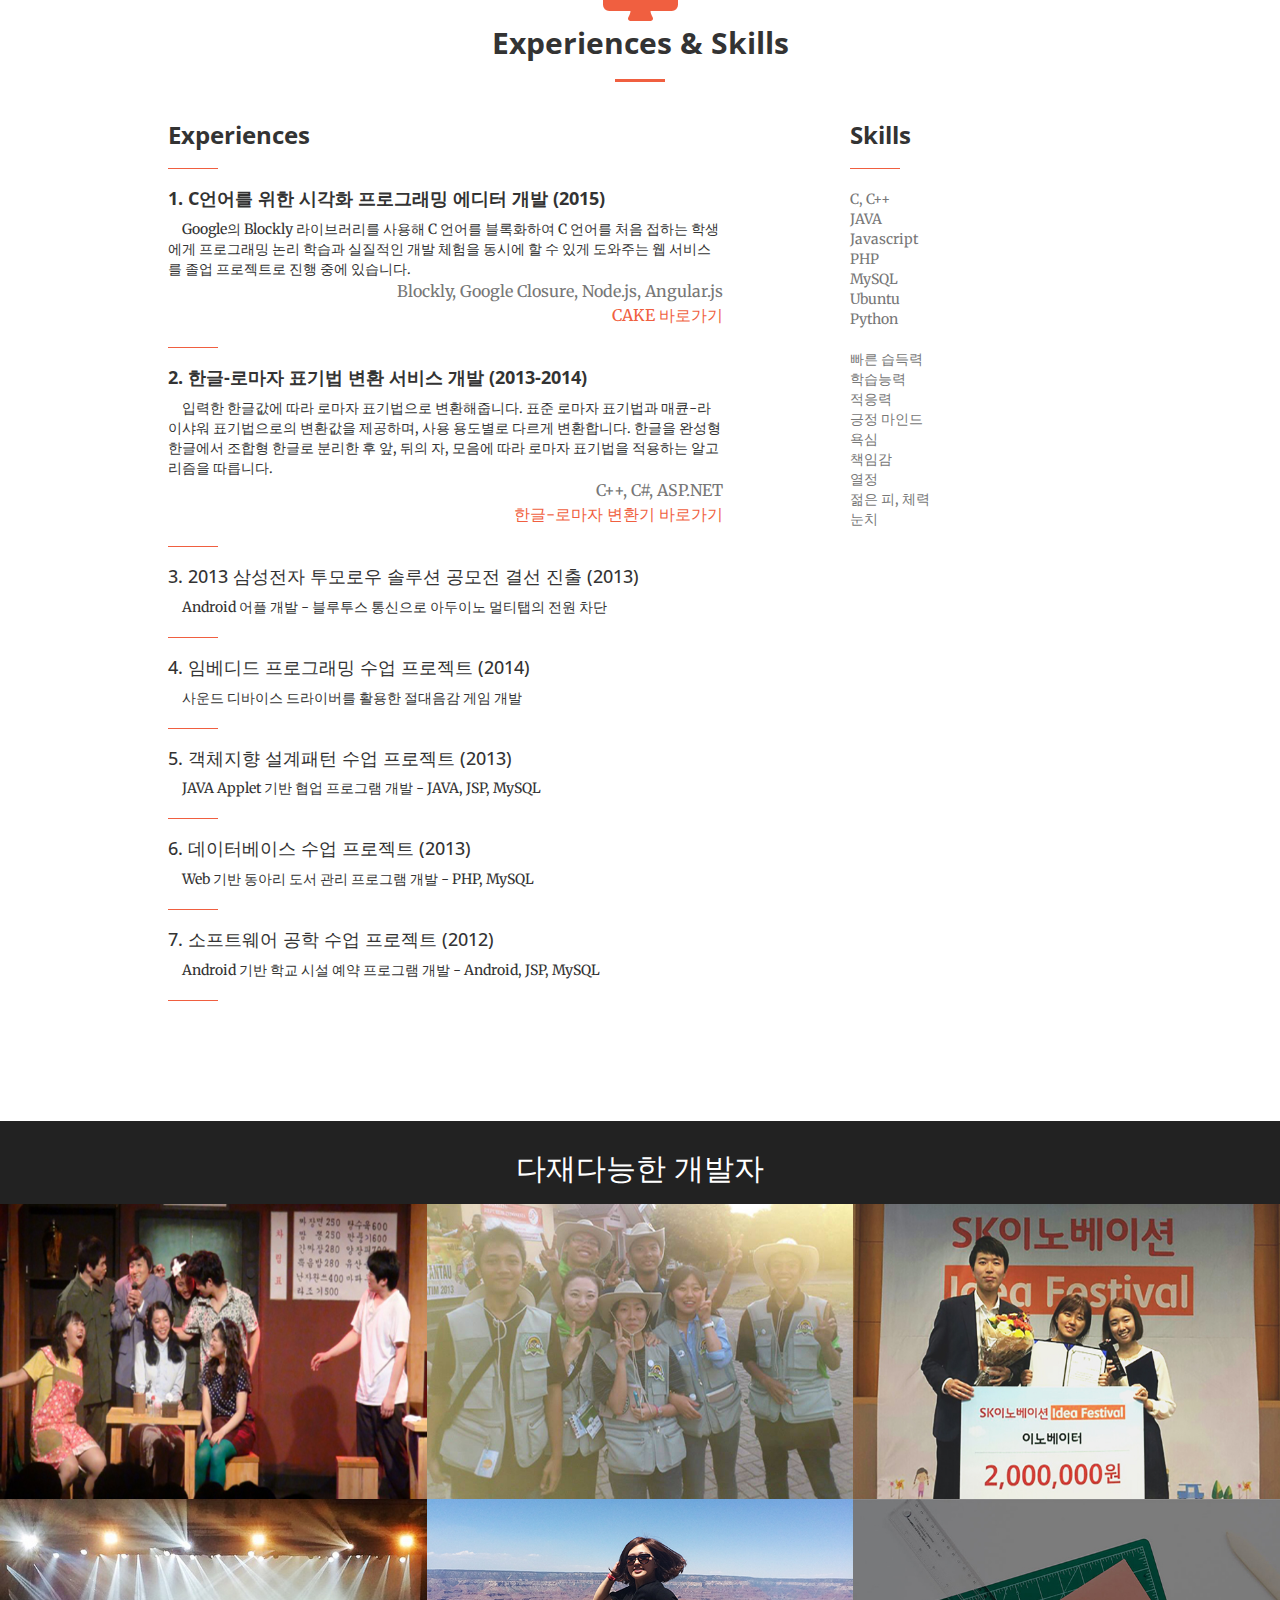
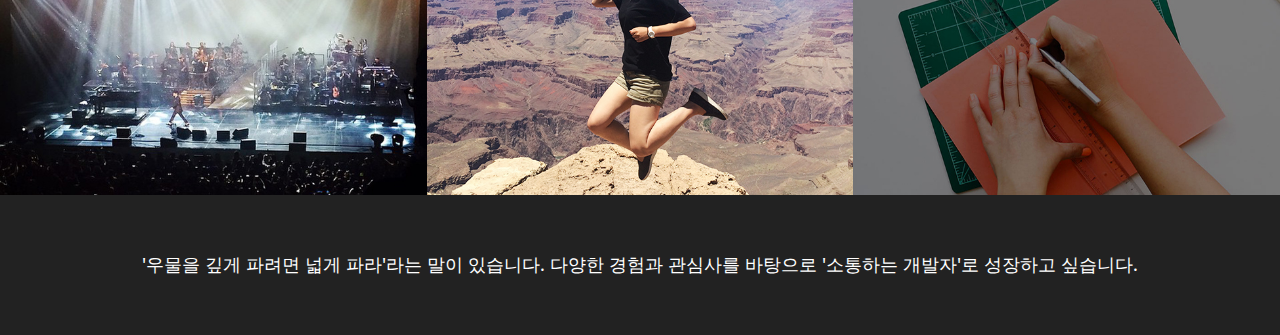
==== commit 48024bd1: "First draft" ====
--- a/index.html
+++ b/index.html
@@ -309,7 +309,7 @@
                 </div>
                 <div class="col-lg-4 col-sm-6">
                     <a href="#" class="portfolio-box">
-                        <img src="template/img/allaround/grand.jpg" class="img-responsive" alt="">
+                        <img src="template/img/allaround/atgrand.jpg" class="img-responsive" alt="">
                         <div class="portfolio-box-caption">
                             <div class="portfolio-box-caption-content">
                                 <div class="project-category text-faded">
